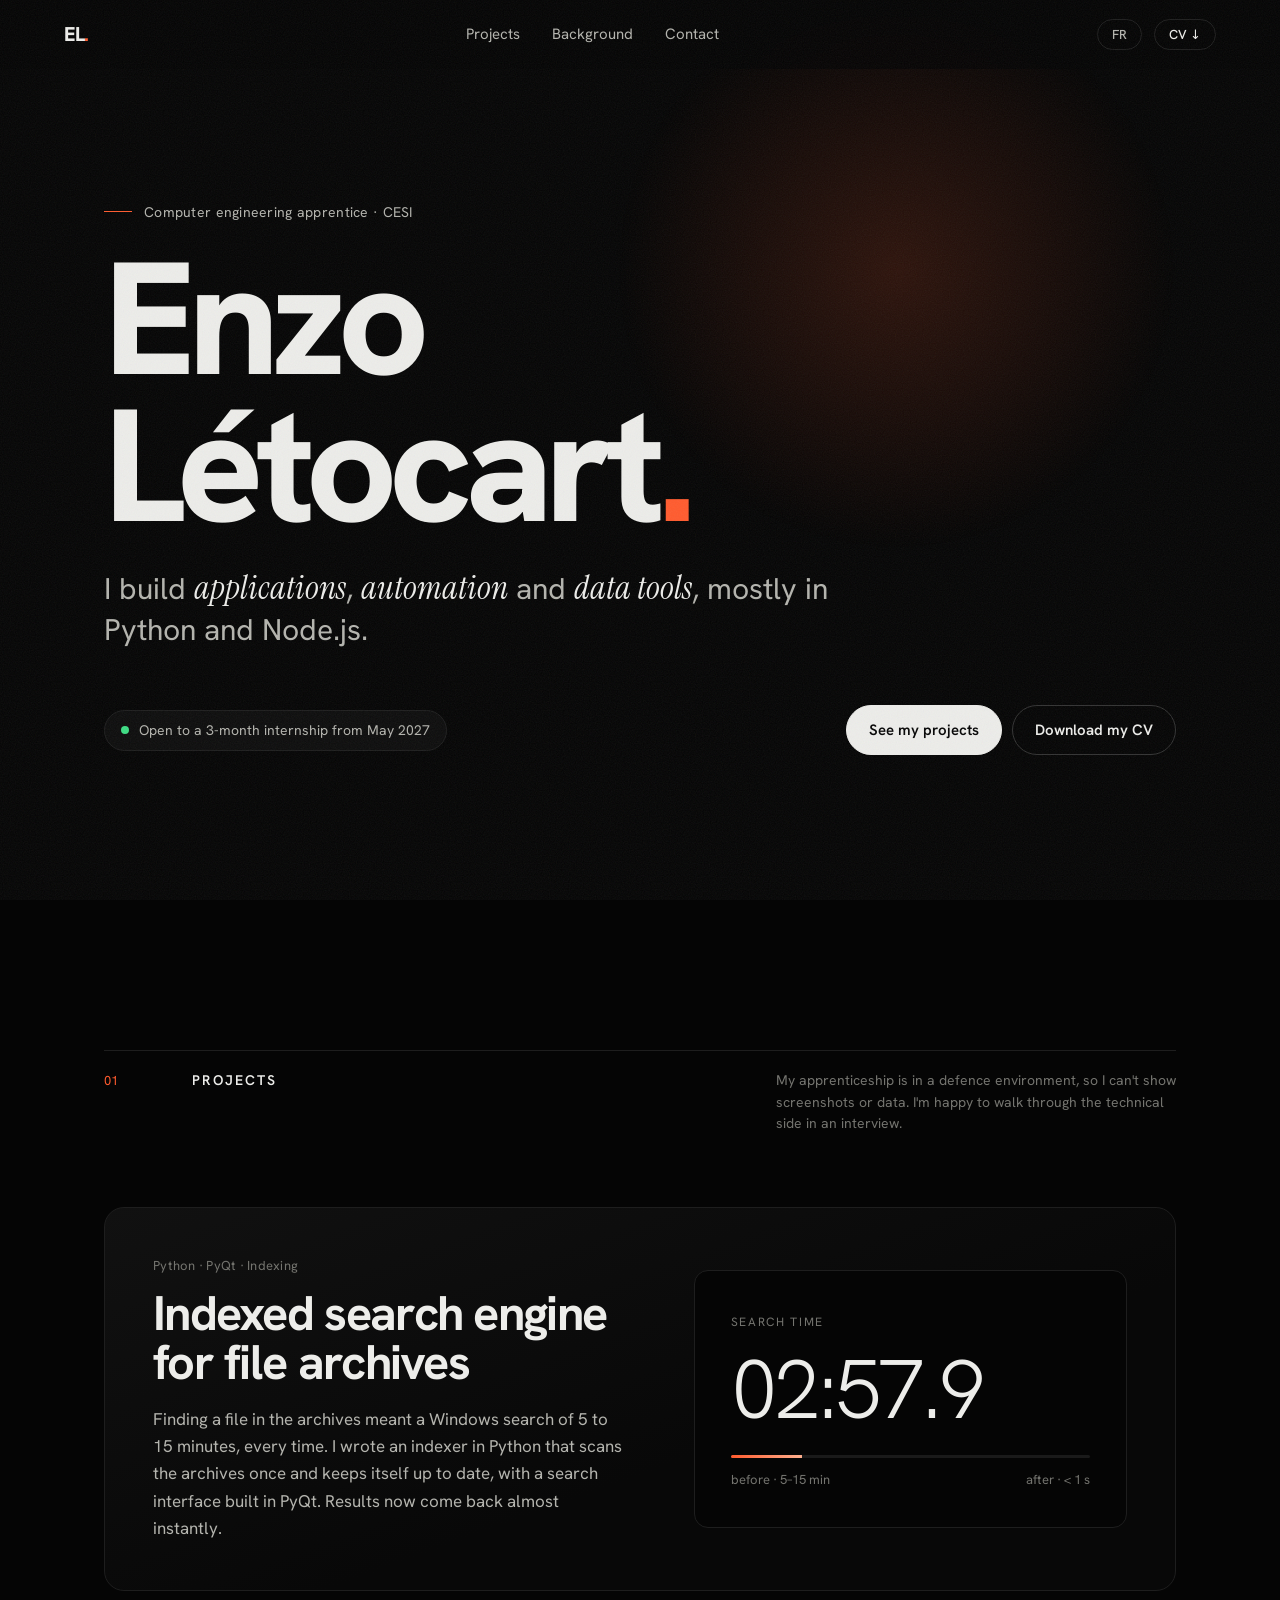
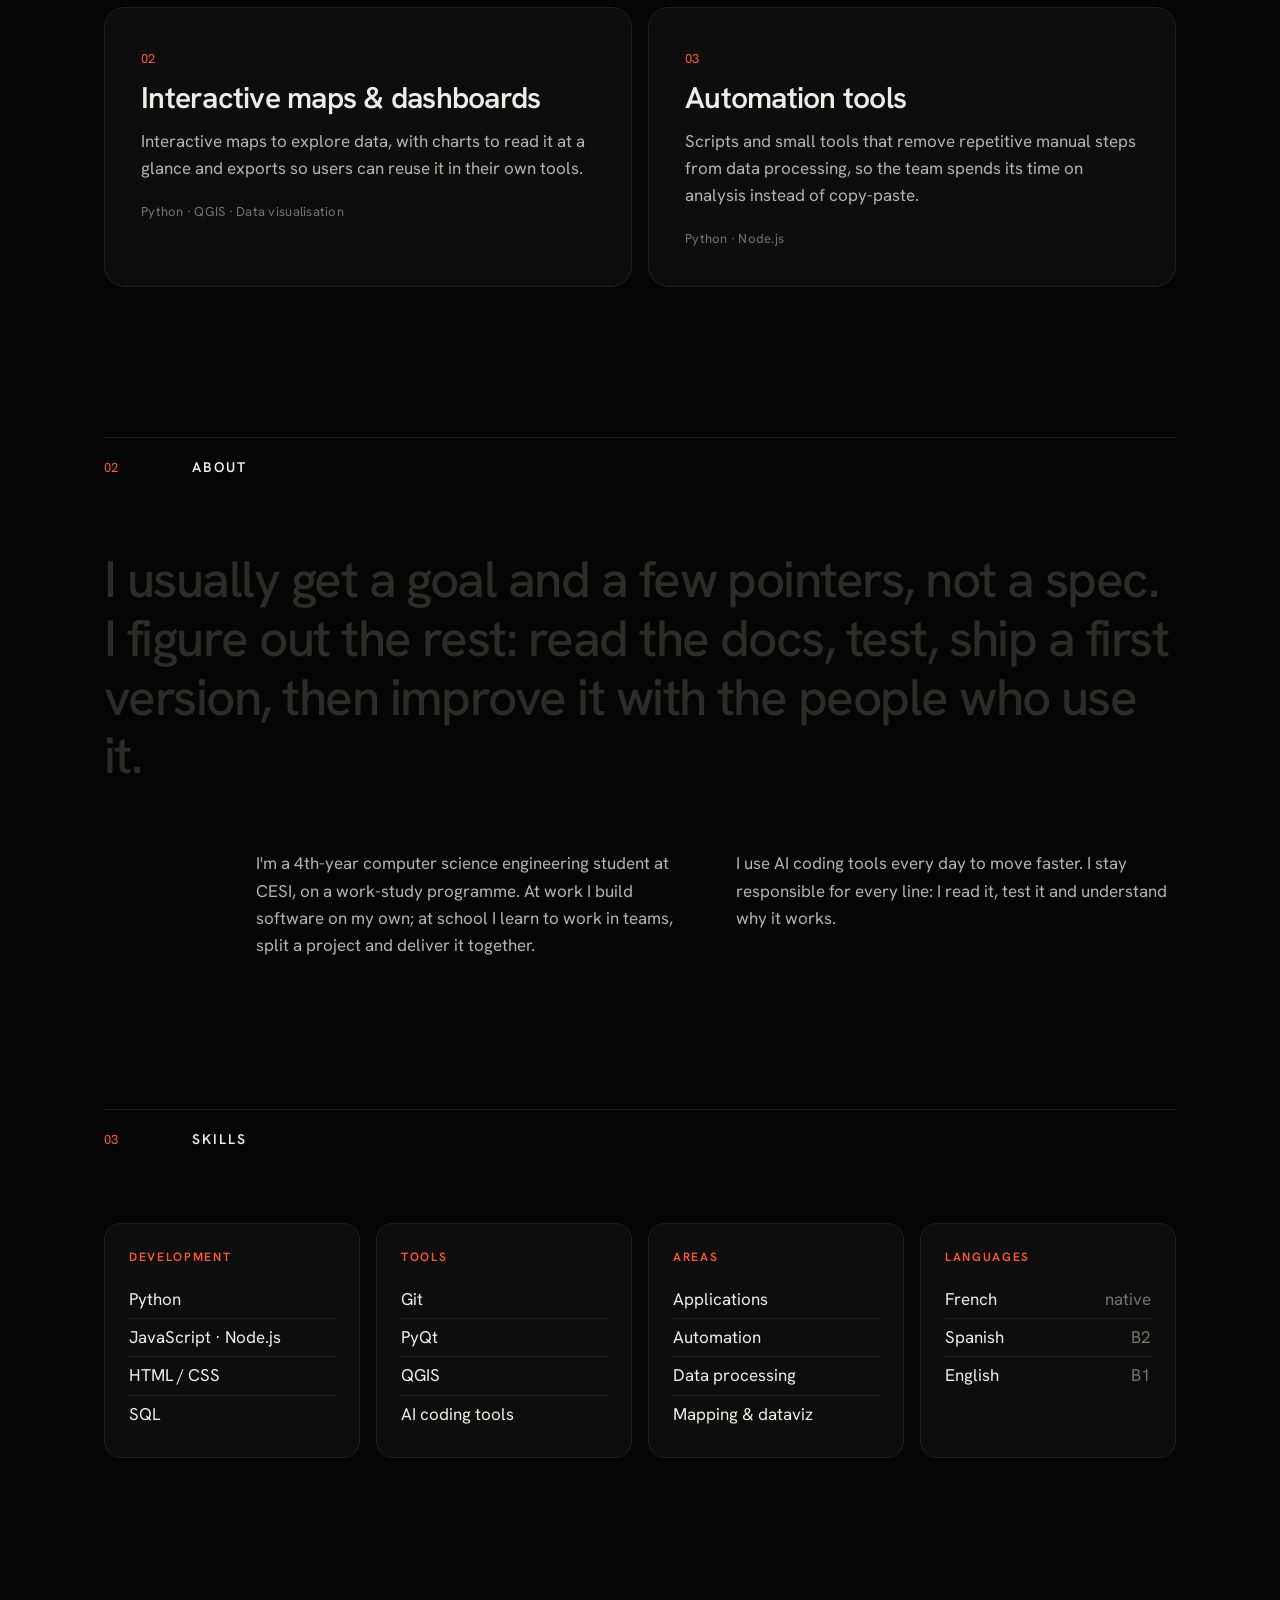
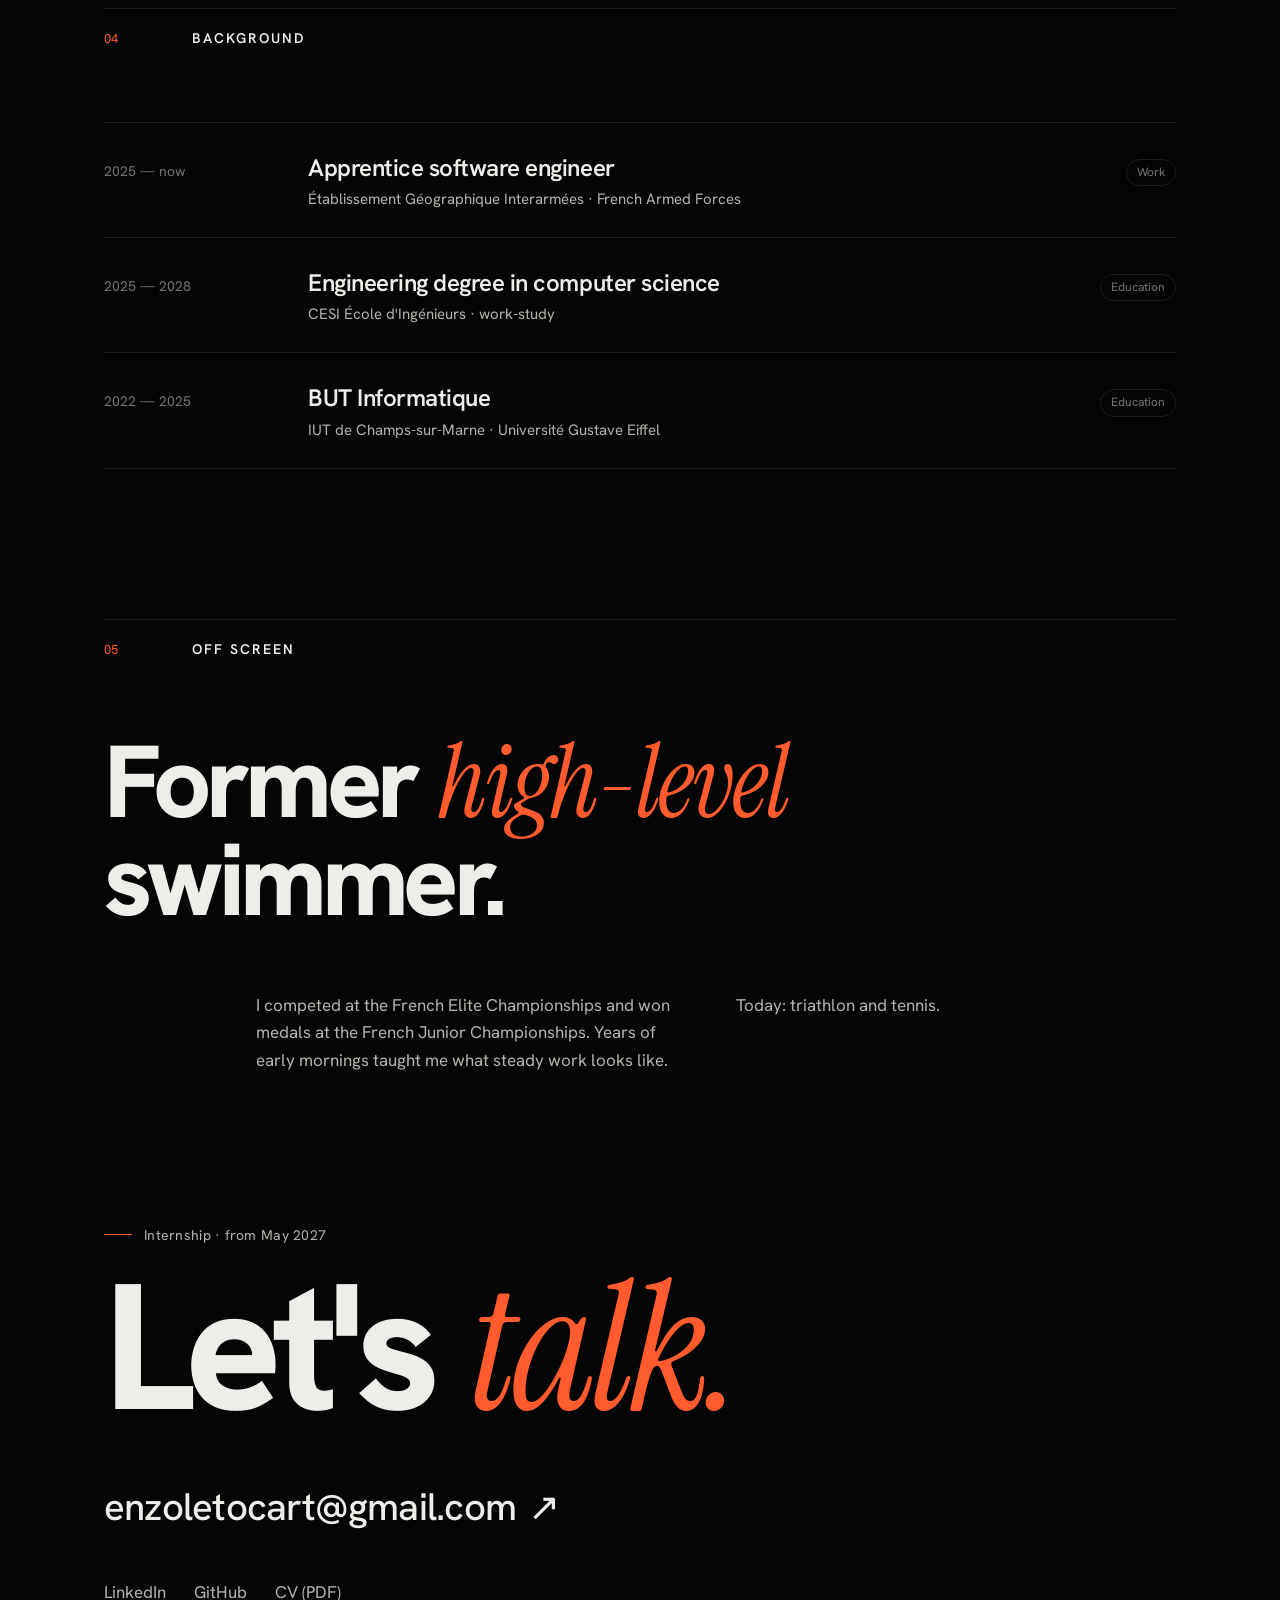
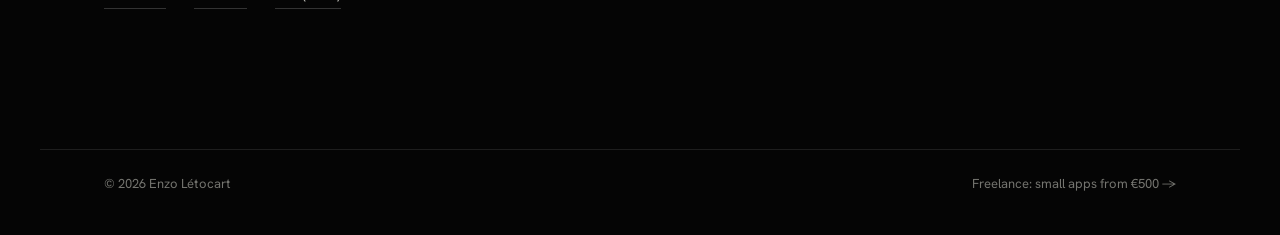
==== public/index.html @ 652b45ee "Portfolio Enzo Létocart Co-Authored-By: Claude Opus 5.5 <noreply@anthropic.com>" ====
<!DOCTYPE html>
<html lang="en">
<head>
  <meta charset="utf-8">
  <meta name="viewport" content="width=device-width, initial-scale=1">
  <title>Enzo Létocart · Computer Engineering Apprentice</title>
  <meta name="description" content="Enzo Létocart, computer engineering apprentice at CESI. Applications, automation and data tools in Python and Node.js. Looking for a 3-month internship from May 2027.">
  <meta property="og:title" content="Enzo Létocart · Computer Engineering Apprentice">
  <meta property="og:description" content="Applications, automation and data tools. Looking for a 3-month internship from May 2027.">
  <link rel="icon" href="data:image/svg+xml,<svg xmlns='http://www.w3.org/2000/svg' viewBox='0 0 32 32'><rect width='32' height='32' rx='7' fill='%23050505'/><text x='16' y='21.5' font-family='Arial' font-weight='700' font-size='14' fill='%23ff5b2e' text-anchor='middle'>EL</text></svg>">
  <link rel="preconnect" href="https://fonts.googleapis.com">
  <link rel="preconnect" href="https://fonts.gstatic.com" crossorigin>
  <link href="https://fonts.googleapis.com/css2?family=Hanken+Grotesk:wght@400;500;600;700;800&family=Instrument+Serif:ital@0;1&display=swap" rel="stylesheet">
  <link rel="stylesheet" href="style.css">
  <script>document.documentElement.classList.add("js")</script>
</head>
<body>
  <div class="grain" aria-hidden="true"></div>

  <header class="nav">
    <a href="#top" class="logo">EL<span>.</span></a>
    <nav>
      <a href="#work" data-i18n="nav.work">Projects</a>
      <a href="#path" data-i18n="nav.path">Background</a>
      <a href="#contact" data-i18n="nav.contact">Contact</a>
    </nav>
    <div class="nav-right">
      <button class="lang" id="lang" type="button" aria-label="Switch language">FR</button>
      <a class="nav-cv cv-link" href="cv/Enzo-Letocart-CV-EN.pdf" target="_blank" rel="noopener">CV ↓</a>
    </div>
  </header>

  <main id="top">
    <!-- HERO -->
    <section class="hero" id="hero">
      <div class="glow" aria-hidden="true"></div>
      <p class="eyebrow load d1" data-i18n="hero.eyebrow">Computer engineering apprentice · CESI</p>
      <h1 class="name">
        <span class="line"><span class="load-up">Enzo</span></span>
        <span class="line"><span class="load-up d1">Létocart<i>.</i></span></span>
      </h1>
      <p class="sub load d2" data-i18n="hero.sub">I build <em>applications</em>, <em>automation</em> and <em>data tools</em>, mostly in Python and Node.js.</p>
      <div class="hero-bottom load d3">
        <p class="pill"><span class="dot"></span><span data-i18n="hero.avail">Open to a 3-month internship from May 2027</span></p>
        <div class="actions">
          <a class="btn" href="#work" data-i18n="hero.cta1">See my projects</a>
          <a class="btn ghost cv-link" href="cv/Enzo-Letocart-CV-EN.pdf" target="_blank" rel="noopener" data-i18n="hero.cta2">Download my CV</a>
        </div>
      </div>
    </section>

    <!-- PROJECTS -->
    <section class="section" id="work">
      <div class="head reveal">
        <span class="num">01</span>
        <h2 data-i18n="work.title">Projects</h2>
        <p class="note" data-i18n="work.note">My apprenticeship is in a defence environment, so I can't show screenshots or data. I'm happy to walk through the technical side in an interview.</p>
      </div>

      <article class="feature reveal">
        <div class="feature-text">
          <p class="meta">Python · PyQt · <span data-i18n="tag.index">Indexing</span></p>
          <h3 data-i18n="p1.title">Indexed search engine for file archives</h3>
          <p data-i18n="p1.desc">Finding a file in the archives meant a Windows search of 5 to 15 minutes, every time. I wrote an indexer in Python that scans the archives once and keeps itself up to date, with a search interface built in PyQt. Results now come back almost instantly.</p>
        </div>
        <div class="watch" id="watch-card">
          <span class="watch-label" data-i18n="p1.label">Search time</span>
          <span class="watch-num" id="watch">15:00.0</span>
          <div class="watch-bar"><span id="watch-bar"></span></div>
          <div class="watch-scale"><span data-i18n="p1.before">before · 5–15 min</span><span data-i18n="p1.after">after · &lt; 1 s</span></div>
        </div>
      </article>

      <div class="cards">
        <article class="card reveal">
          <span class="card-num">02</span>
          <h3 data-i18n="p2.title">Interactive maps & dashboards</h3>
          <p data-i18n="p2.desc">Interactive maps to explore data, with charts to read it at a glance and exports so users can reuse it in their own tools.</p>
          <p class="meta">Python · QGIS · <span data-i18n="tag.dataviz">Data visualisation</span></p>
        </article>
        <article class="card reveal">
          <span class="card-num">03</span>
          <h3 data-i18n="p3.title">Automation tools</h3>
          <p data-i18n="p3.desc">Scripts and small tools that remove repetitive manual steps from data processing, so the team spends its time on analysis instead of copy-paste.</p>
          <p class="meta">Python · Node.js</p>
        </article>
      </div>
    </section>

    <!-- ABOUT -->
    <section class="section" id="about">
      <div class="head reveal">
        <span class="num">02</span>
        <h2 data-i18n="about.title">About</h2>
      </div>
      <p class="statement" id="statement" data-i18n="about.statement">I usually get a goal and a few pointers, not a spec. I figure out the rest: read the docs, test, ship a first version, then improve it with the people who use it.</p>
      <div class="two reveal">
        <p data-i18n="about.p1">I'm a 4th-year computer science engineering student at CESI, on a work-study programme. At work I build software on my own; at school I learn to work in teams, split a project and deliver it together.</p>
        <p data-i18n="about.p2">I use AI coding tools every day to move faster. I stay responsible for every line: I read it, test it and understand why it works.</p>
      </div>
    </section>

    <!-- SKILLS -->
    <section class="section" id="skills">
      <div class="head reveal">
        <span class="num">03</span>
        <h2 data-i18n="skills.title">Skills</h2>
      </div>
      <div class="skills">
        <div class="skill reveal">
          <h4 data-i18n="sk.dev">Development</h4>
          <ul><li>Python</li><li>JavaScript · Node.js</li><li>HTML / CSS</li><li>SQL</li></ul>
        </div>
        <div class="skill reveal">
          <h4 data-i18n="sk.tools">Tools</h4>
          <ul><li>Git</li><li>PyQt</li><li>QGIS</li><li data-i18n="sk.ai">AI coding tools</li></ul>
        </div>
        <div class="skill reveal">
          <h4 data-i18n="sk.areas">Areas</h4>
          <ul><li data-i18n="sk.a1">Applications</li><li data-i18n="sk.a2">Automation</li><li data-i18n="sk.a3">Data processing</li><li data-i18n="sk.a4">Mapping & dataviz</li></ul>
        </div>
        <div class="skill reveal">
          <h4 data-i18n="sk.lang">Languages</h4>
          <ul class="langs">
            <li><span data-i18n="l.fr">French</span><b data-i18n="l.native">native</b></li>
            <li><span data-i18n="l.es">Spanish</span><b>B2</b></li>
            <li><span data-i18n="l.en">English</span><b>B1</b></li>
          </ul>
        </div>
      </div>
    </section>

    <!-- PATH -->
    <section class="section" id="path">
      <div class="head reveal">
        <span class="num">04</span>
        <h2 data-i18n="path.title">Background</h2>
      </div>
      <div class="rows">
        <div class="row reveal">
          <span class="when">2025 — <span data-i18n="now">now</span></span>
          <div><h3 data-i18n="r1.t">Apprentice software engineer</h3><p data-i18n="r1.o">Établissement Géographique Interarmées · French Armed Forces</p></div>
          <span class="kind" data-i18n="k.work">Work</span>
        </div>
        <div class="row reveal">
          <span class="when">2025 — 2028</span>
          <div><h3 data-i18n="r2.t">Engineering degree in computer science</h3><p data-i18n="r2.o">CESI École d'Ingénieurs · work-study</p></div>
          <span class="kind" data-i18n="k.edu">Education</span>
        </div>
        <div class="row reveal">
          <span class="when">2022 — 2025</span>
          <div><h3>BUT Informatique</h3><p>IUT de Champs-sur-Marne · Université Gustave Eiffel</p></div>
          <span class="kind" data-i18n="k.edu">Education</span>
        </div>
      </div>
    </section>

    <!-- OFF SCREEN -->
    <section class="section" id="beyond">
      <div class="head reveal">
        <span class="num">05</span>
        <h2 data-i18n="beyond.title">Off screen</h2>
      </div>
      <p class="big reveal" data-i18n="beyond.big">Former <em>high-level</em> swimmer.</p>
      <div class="two reveal">
        <p data-i18n="beyond.p1">I competed at the French Elite Championships and won medals at the French Junior Championships. Years of early mornings taught me what steady work looks like.</p>
        <p data-i18n="beyond.p2">Today: triathlon and tennis.</p>
      </div>
    </section>

    <!-- CONTACT -->
    <section class="section contact" id="contact">
      <p class="eyebrow reveal" data-i18n="contact.eyebrow">Internship · from May 2027</p>
      <h2 class="contact-big reveal" data-i18n="contact.big">Let's <em>talk.</em></h2>
      <a class="mail reveal" href="mailto:enzoletocart@gmail.com">enzoletocart@gmail.com <span>↗</span></a>
      <div class="links reveal">
        <a href="https://www.linkedin.com/in/enzoleto" target="_blank" rel="noopener">LinkedIn</a>
        <a href="https://github.com/enzoleto" target="_blank" rel="noopener">GitHub</a>
        <a class="cv-link" href="cv/Enzo-Letocart-CV-EN.pdf" target="_blank" rel="noopener">CV (PDF)</a>
      </div>
    </section>
  </main>

  <footer class="foot">
    <span>© 2026 Enzo Létocart</span>
    <a href="freelance.html" data-i18n="foot.free">Freelance: small apps from €500 →</a>
  </footer>

  <script src="main.js"></script>
</body>
</html>
---- public/style.css ----
:root {
  --bg: #050505;
  --bg-2: #0d0d0d;
  --text: #ededea;
  --soft: #b4b4ae;
  --muted: #74746f;
  --line: #1e1e1e;
  --accent: #ff5b2e;
  --sans: "Hanken Grotesk", system-ui, "Segoe UI", sans-serif;
  --serif: "Instrument Serif", Georgia, serif;
  --pad: clamp(20px, 5vw, 64px);
  --max: 1200px;
  --ease: cubic-bezier(.16, 1, .3, 1);
}

* { box-sizing: border-box; margin: 0; padding: 0; }
html { scroll-behavior: smooth; }
body {
  background: var(--bg); color: var(--text);
  font-family: var(--sans); font-size: 17px; line-height: 1.6;
  -webkit-font-smoothing: antialiased;
}
a { color: inherit; text-decoration: none; }
em { font-family: var(--serif); font-style: italic; font-weight: 400; }
::selection { background: var(--accent); color: var(--bg); }

/* film grain */
.grain {
  position: fixed; inset: 0; z-index: 90; pointer-events: none; opacity: .07;
  background-image: url("data:image/svg+xml,%3Csvg xmlns='http://www.w3.org/2000/svg' width='200' height='200'%3E%3Cfilter id='n'%3E%3CfeTurbulence type='fractalNoise' baseFrequency='.85' numOctaves='3' stitchTiles='stitch'/%3E%3C/filter%3E%3Crect width='100%25' height='100%25' filter='url(%23n)'/%3E%3C/svg%3E");
}

/* NAV */
.nav {
  position: fixed; top: 0; left: 0; right: 0; z-index: 50;
  display: flex; justify-content: space-between; align-items: center;
  padding: 18px var(--pad);
  background: rgba(5, 5, 5, .72); backdrop-filter: blur(12px); -webkit-backdrop-filter: blur(12px);
  border-bottom: 1px solid transparent; transition: border-color .3s;
}
.nav.scrolled { border-color: var(--line); }
.logo { font-weight: 800; font-size: 20px; letter-spacing: -0.04em; }
.logo span { color: var(--accent); }
.nav nav { display: flex; gap: 32px; font-size: 15px; color: var(--soft); }
.nav nav a { position: relative; transition: color .2s; }
.nav nav a::after {
  content: ""; position: absolute; left: 0; right: 0; bottom: -4px; height: 1px; background: var(--accent);
  transform: scaleX(0); transform-origin: right; transition: transform .45s var(--ease);
}
.nav nav a:hover { color: var(--text); }
.nav nav a:hover::after { transform: scaleX(1); transform-origin: left; }
.nav-right { display: flex; align-items: center; gap: 12px; }
.lang, .nav-cv {
  font: 500 13px var(--sans); color: var(--soft); background: none; cursor: pointer;
  border: 1px solid var(--line); border-radius: 999px; padding: 6px 14px; transition: .2s;
}
.lang:hover, .nav-cv:hover { color: var(--text); border-color: var(--soft); }
.nav-cv { color: var(--text); }

/* HERO */
.hero {
  position: relative; min-height: 100vh; overflow: hidden;
  display: flex; flex-direction: column; justify-content: center;
  padding: 120px var(--pad) 64px; max-width: var(--max); margin: 0 auto;
}
.glow {
  position: fixed; left: 0; top: 0; width: 640px; height: 640px; border-radius: 50%; pointer-events: none; z-index: -1;
  background: radial-gradient(circle, rgba(255, 91, 46, .16), transparent 62%);
  transform: translate(calc(var(--mx, 70vw) - 50%), calc(var(--my, 30vh) - 50%));
  transition: transform .9s var(--ease);
}
.eyebrow { display: flex; align-items: center; gap: 12px; font-size: 14px; color: var(--soft); letter-spacing: .02em; }
.eyebrow::before { content: ""; width: 28px; height: 1px; background: var(--accent); }
.name {
  margin-top: 22px;
  font-size: clamp(56px, 12.5vw, 184px); font-weight: 800; line-height: .92; letter-spacing: -0.05em;
}
.name .line { display: block; overflow: hidden; padding-top: .08em; margin-top: -.08em; }
.name i { font-style: normal; color: var(--accent); }
.sub { margin-top: 28px; font-size: clamp(20px, 2.4vw, 30px); line-height: 1.3; color: var(--soft); max-width: 760px; }
.sub em { color: var(--text); font-size: 1.1em; }
.hero-bottom { display: flex; justify-content: space-between; align-items: center; gap: 24px; flex-wrap: wrap; margin-top: 56px; }
.pill {
  display: inline-flex; align-items: center; gap: 10px; font-size: 14px; color: var(--soft);
  border: 1px solid var(--line); border-radius: 999px; padding: 8px 16px; background: var(--bg-2);
}
.dot { width: 8px; height: 8px; border-radius: 50%; background: #3ddc84; box-shadow: 0 0 0 0 rgba(61,220,132,.5); animation: ping 2.2s infinite; }
@keyframes ping { 70% { box-shadow: 0 0 0 9px rgba(61,220,132,0); } 100% { box-shadow: 0 0 0 0 rgba(61,220,132,0); } }
.actions { display: flex; gap: 10px; flex-wrap: wrap; }
.btn {
  font-size: 15px; font-weight: 600; padding: 12px 22px; border-radius: 999px;
  background: var(--text); color: var(--bg); border: 1px solid var(--text);
  transition: background .25s, border-color .25s, color .25s, transform .25s var(--ease);
}
.btn:hover { background: var(--accent); border-color: var(--accent); color: var(--bg); transform: translateY(-2px); }
.btn.ghost { background: transparent; color: var(--text); border-color: #333; }
.btn.ghost:hover { border-color: var(--text); color: var(--text); }

/* load animations (pure CSS, never block the page) */
.load-up { display: inline-block; animation: up 1.1s var(--ease) both; }
.load { animation: fade 1s var(--ease) both; }
.d1 { animation-delay: .1s; } .d2 { animation-delay: .35s; } .d3 { animation-delay: .5s; }
@keyframes up { from { transform: translateY(105%); } to { transform: none; } }
@keyframes fade { from { opacity: 0; transform: translateY(14px); } to { opacity: 1; transform: none; } }

/* SECTIONS */
.section { max-width: var(--max); margin: 0 auto; padding: clamp(88px, 12vw, 150px) var(--pad) 0; }
.head {
  display: grid; grid-template-columns: 64px 1fr minmax(0, 400px); gap: 24px; align-items: baseline;
  border-top: 1px solid var(--line); padding-top: 18px; margin-bottom: clamp(40px, 6vw, 72px);
}
.num { font-size: 13px; color: var(--accent); font-variant-numeric: tabular-nums; }
.head h2 { font-size: 14px; font-weight: 600; text-transform: uppercase; letter-spacing: .14em; }
.note { font-size: 14px; color: var(--muted); line-height: 1.55; }
.meta { font-size: 13px; color: var(--muted); letter-spacing: .02em; }

/* featured project */
.feature {
  display: grid; grid-template-columns: 1.1fr 1fr; gap: clamp(28px, 5vw, 72px); align-items: center;
  padding: clamp(24px, 4vw, 48px); border: 1px solid var(--line); border-radius: 20px;
  background: linear-gradient(160deg, #111 0%, #080808 60%);
}
.feature h3 { font-size: clamp(30px, 3.8vw, 52px); font-weight: 700; line-height: 1.02; letter-spacing: -0.035em; margin: 12px 0 18px; }
.feature-text > p:last-child { color: var(--soft); }
.watch { background: var(--bg); border: 1px solid var(--line); border-radius: 14px; padding: clamp(22px, 3vw, 36px); }
.watch-label { font-size: 12px; text-transform: uppercase; letter-spacing: .14em; color: var(--muted); }
.watch-num {
  display: block; margin: 14px 0 24px;
  font-size: clamp(52px, 6.5vw, 92px); font-weight: 300; letter-spacing: -0.04em; line-height: 1;
  font-variant-numeric: tabular-nums; transition: color .4s;
}
.watch-num.done { color: var(--accent); }
.watch-bar { height: 3px; background: #1a1a1a; border-radius: 3px; overflow: hidden; }
.watch-bar span { display: block; height: 100%; background: linear-gradient(90deg, var(--accent), #ffb08f); transform-origin: left; }
.watch-scale { display: flex; justify-content: space-between; margin-top: 12px; font-size: 13px; color: var(--muted); }

/* cards */
.cards { display: grid; grid-template-columns: 1fr 1fr; gap: 16px; margin-top: 16px; }
.card {
  position: relative; padding: clamp(24px, 3vw, 36px); border: 1px solid var(--line); border-radius: 20px; background: var(--bg-2);
  overflow: hidden; transition: border-color .3s, transform .4s var(--ease);
}
.card::before {
  content: ""; position: absolute; inset: 0; pointer-events: none; opacity: 0; transition: opacity .4s;
  background: radial-gradient(400px circle at var(--cx, 50%) var(--cy, 0%), rgba(255, 91, 46, .12), transparent 60%);
}
.card:hover { border-color: #333; transform: translateY(-3px); }
.card:hover::before { opacity: 1; }
.card-num { font-size: 13px; color: var(--accent); }
.card h3 { font-size: clamp(22px, 2.4vw, 30px); font-weight: 600; letter-spacing: -0.025em; line-height: 1.15; margin: 10px 0 12px; }
.card p { color: var(--soft); }
.card .meta { margin-top: 20px; color: var(--muted); }

/* about */
.statement { font-size: clamp(28px, 4vw, 54px); line-height: 1.15; letter-spacing: -0.03em; font-weight: 500; max-width: 1080px; }
.statement .w { color: #2c2c2a; transition: color .35s; }
.statement .w.on { color: var(--text); }
.two { display: grid; grid-template-columns: 1fr 1fr; gap: 40px; margin-top: clamp(40px, 5vw, 64px); max-width: 920px; margin-left: auto; }
.two p { color: var(--soft); }

/* skills */
.skills { display: grid; grid-template-columns: repeat(4, 1fr); gap: 16px; }
.skill { border: 1px solid var(--line); border-radius: 16px; padding: 24px; background: var(--bg-2); transition: border-color .3s; }
.skill:hover { border-color: #333; }
.skill h4 { font-size: 12px; text-transform: uppercase; letter-spacing: .14em; color: var(--accent); font-weight: 600; margin-bottom: 14px; }
.skill ul { list-style: none; }
.skill h3 { font-size: 20px; font-weight: 600; letter-spacing: -0.02em; margin-bottom: 6px; }
.skill li { padding: 5px 0; border-bottom: 1px solid var(--line); }
.skill li:last-child { border-bottom: none; }
.langs li { display: flex; justify-content: space-between; }
.langs b { font-weight: 400; color: var(--muted); }

/* rows */
.row {
  display: grid; grid-template-columns: 180px 1fr auto; gap: 24px; align-items: baseline;
  padding: 26px 0; border-bottom: 1px solid var(--line); transition: padding .5s var(--ease), background .3s;
}
.row:first-child { border-top: 1px solid var(--line); }
.row:hover { padding-left: 14px; }
.when { font-size: 14px; color: var(--muted); font-variant-numeric: tabular-nums; }
.row h3 { font-size: clamp(19px, 2vw, 24px); font-weight: 600; letter-spacing: -0.02em; }
.row p { color: var(--soft); font-size: 15px; }
.kind { font-size: 12px; color: var(--muted); border: 1px solid var(--line); border-radius: 999px; padding: 3px 10px; }

/* beyond */
.big { font-size: clamp(44px, 8vw, 120px); font-weight: 800; line-height: .95; letter-spacing: -0.05em; }
.big em { color: var(--accent); letter-spacing: -0.02em; }

/* contact */
.contact { padding-bottom: clamp(88px, 12vw, 140px); }
.contact-big { font-size: clamp(64px, 14vw, 220px); font-weight: 800; line-height: .9; letter-spacing: -0.055em; margin-top: 20px; }
.contact-big em { color: var(--accent); letter-spacing: -0.03em; }
.mail {
  display: inline-flex; gap: 12px; margin-top: clamp(28px, 4vw, 48px);
  font-size: clamp(22px, 3vw, 40px); font-weight: 500; letter-spacing: -0.02em;
  background: linear-gradient(var(--accent), var(--accent)) left bottom / 0 2px no-repeat;
  padding-bottom: 4px; transition: background-size .6s var(--ease);
}
.mail:hover { background-size: 100% 2px; }
.mail span { display: inline-block; transition: transform .45s var(--ease), color .3s; }
.mail:hover span { transform: translate(4px, -4px); color: var(--accent); }
.links { display: flex; gap: 28px; flex-wrap: wrap; margin-top: 36px; color: var(--soft); }
.links a { border-bottom: 1px solid #333; padding-bottom: 2px; transition: color .2s, border-color .2s; }
.links a:hover { color: var(--accent); border-color: var(--accent); }

.foot {
  max-width: var(--max); margin: 0 auto; padding: 24px var(--pad) 40px;
  display: flex; justify-content: space-between; gap: 16px; flex-wrap: wrap;
  border-top: 1px solid var(--line); font-size: 13px; color: var(--muted);
}
.foot a:hover { color: var(--accent); }

/* scroll reveal: only hidden when JS is running */
.js .reveal { opacity: 0; transform: translateY(28px); transition: opacity .9s var(--ease), transform .9s var(--ease); }
.js .reveal.in { opacity: 1; transform: none; }

/* freelance */
.steps { display: grid; grid-template-columns: repeat(4, 1fr); gap: 16px; }
.price { font-size: clamp(64px, 10vw, 140px); font-weight: 300; letter-spacing: -0.05em; line-height: 1; }
.price small { display: block; font-size: 14px; letter-spacing: 0; color: var(--muted); margin-bottom: 10px; }

/* responsive */
@media (max-width: 900px) {
  .nav nav { display: none; }
  .head { grid-template-columns: 40px 1fr; }
  .note { grid-column: 1 / -1; }
  .feature, .cards, .two { grid-template-columns: 1fr; }
  .skills, .steps { grid-template-columns: 1fr 1fr; }
  .row { grid-template-columns: 1fr auto; }
  .row .when { grid-column: 1 / -1; }
}
@media (max-width: 560px) {
  body { font-size: 16px; }
  .skills, .steps { grid-template-columns: 1fr; }
  .hero-bottom { flex-direction: column; align-items: flex-start; }
  .glow { display: none; }
}
@media (prefers-reduced-motion: reduce) {
  *, *::before, *::after { animation: none !important; transition: none !important; }
  .js .reveal { opacity: 1; transform: none; }
}
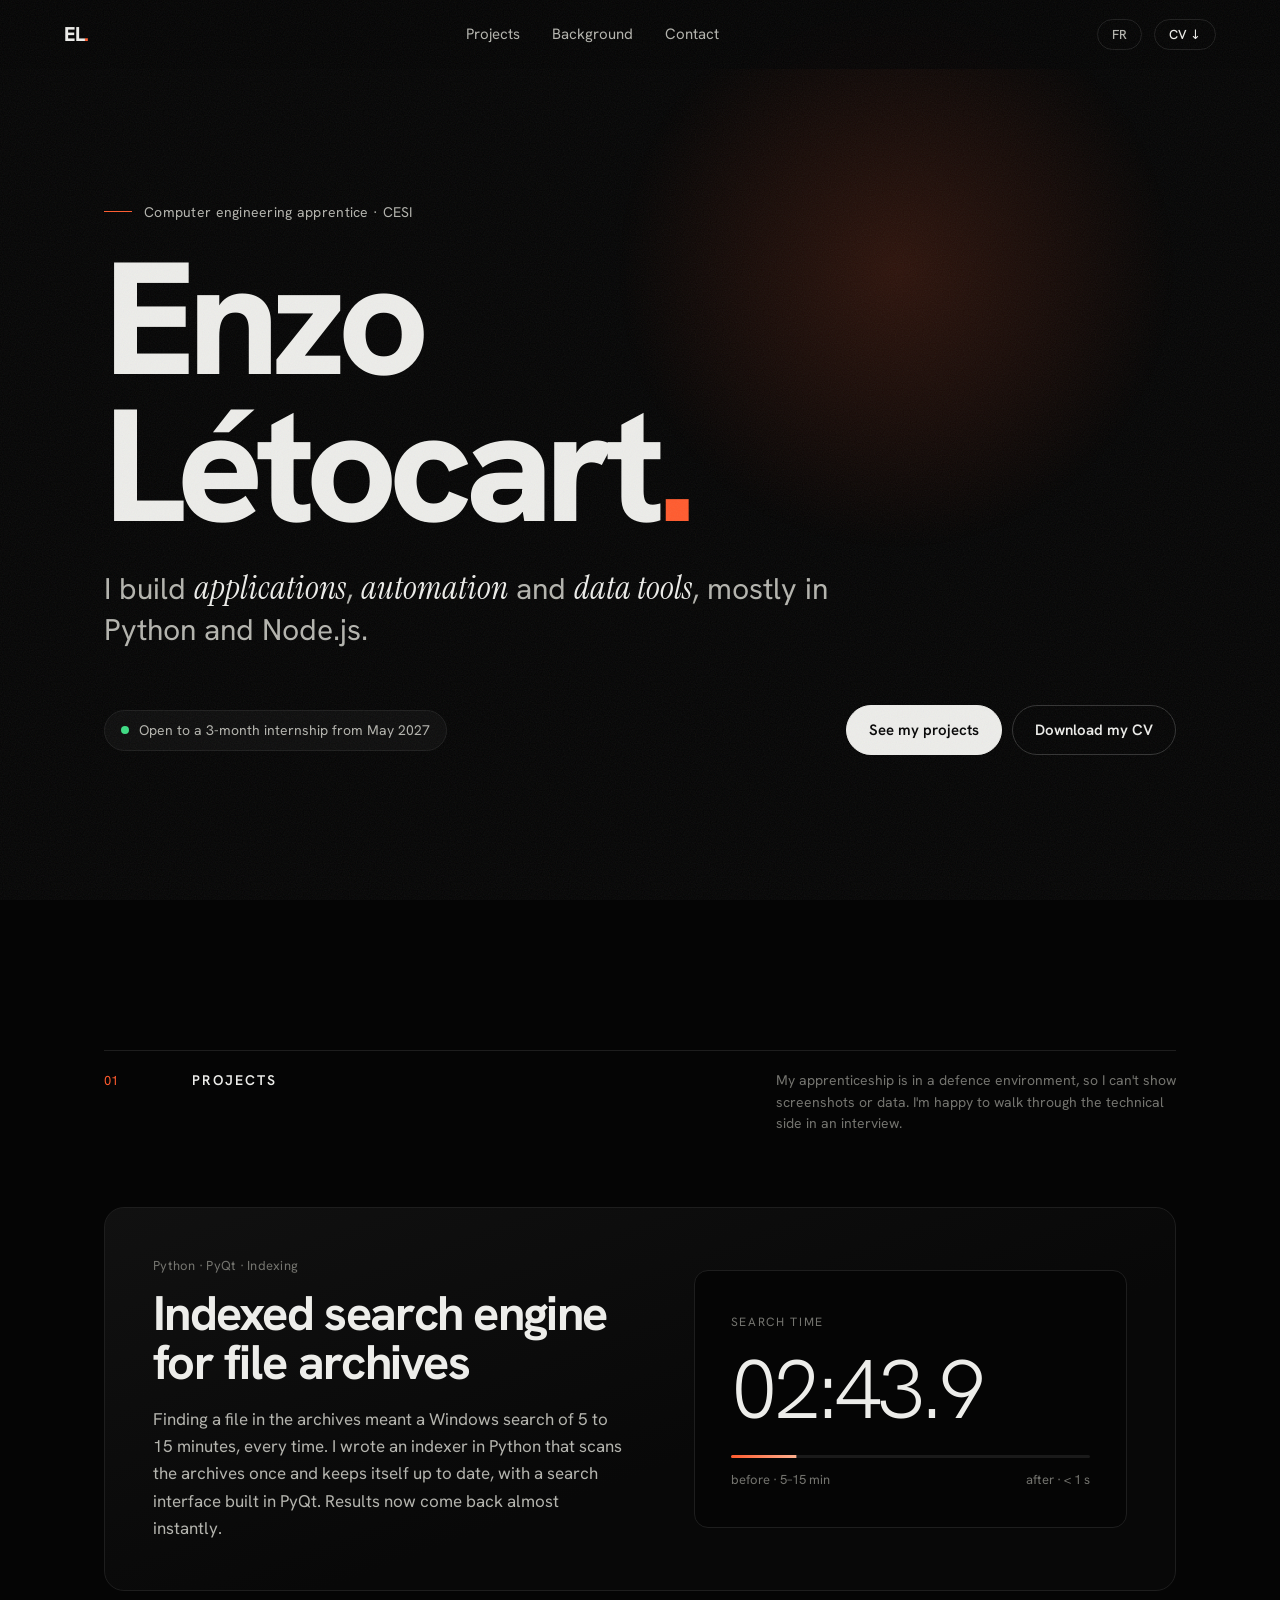
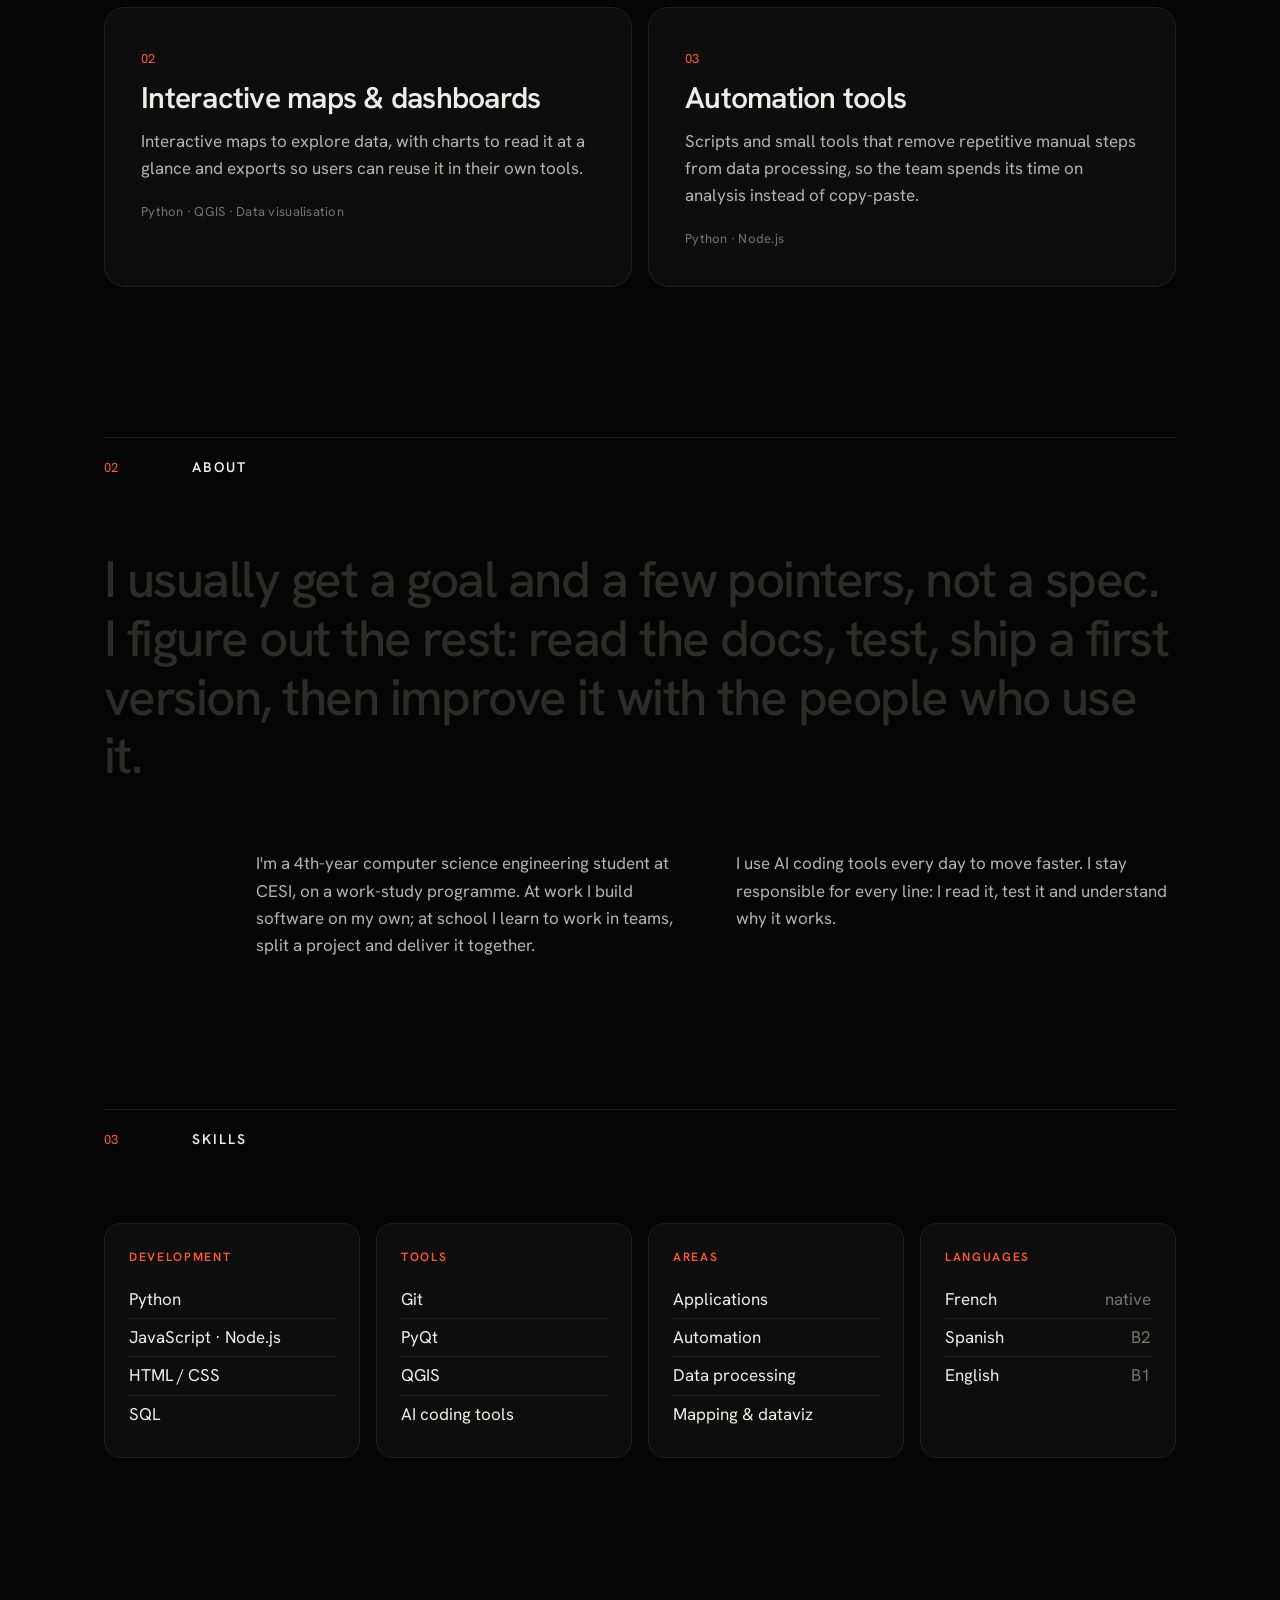
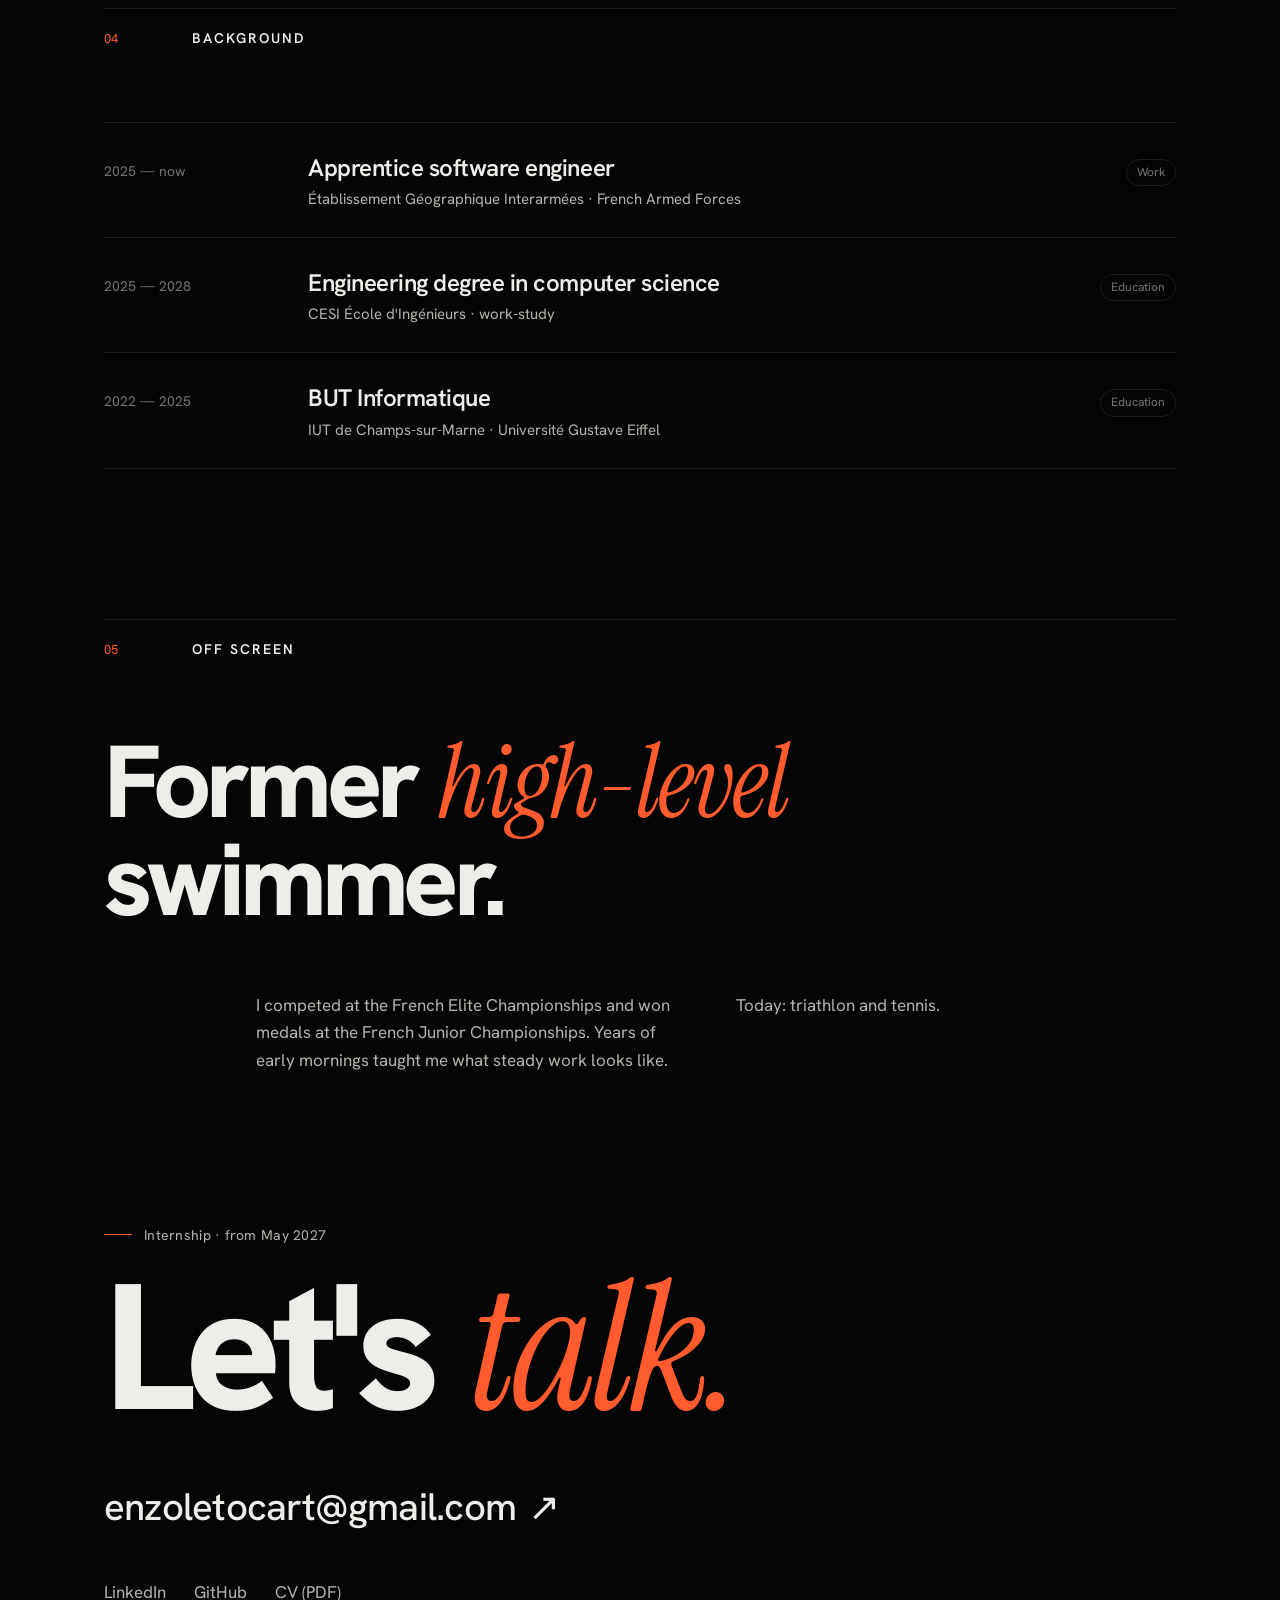
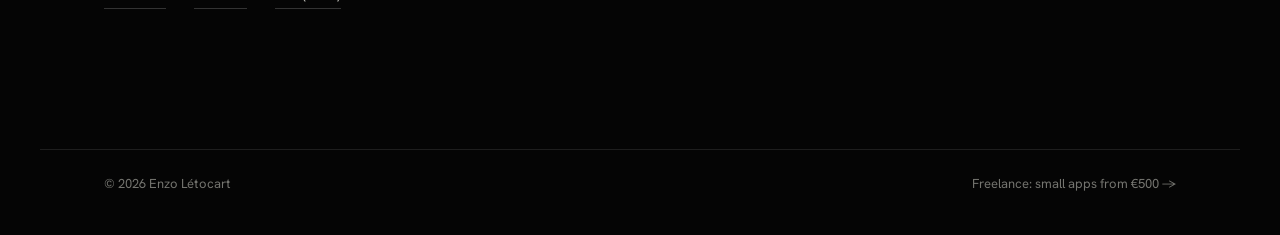
==== commit b186507e: "Add real LinkedIn profile link to site and CVs Co-Authored-By: Claude Opus 5.5 <noreply@anthropic.co" ====
--- a/public/index.html
+++ b/public/index.html
@@ -174,7 +174,7 @@
       <h2 class="contact-big reveal" data-i18n="contact.big">Let's <em>talk.</em></h2>
       <a class="mail reveal" href="mailto:enzoletocart@gmail.com">enzoletocart@gmail.com <span>↗</span></a>
       <div class="links reveal">
-        <a href="https://www.linkedin.com/in/enzoleto" target="_blank" rel="noopener">LinkedIn</a>
+        <a href="https://www.linkedin.com/in/enzo-letocart-214634276/" target="_blank" rel="noopener">LinkedIn</a>
         <a href="https://github.com/enzoleto" target="_blank" rel="noopener">GitHub</a>
         <a class="cv-link" href="cv/Enzo-Letocart-CV-EN.pdf" target="_blank" rel="noopener">CV (PDF)</a>
       </div>
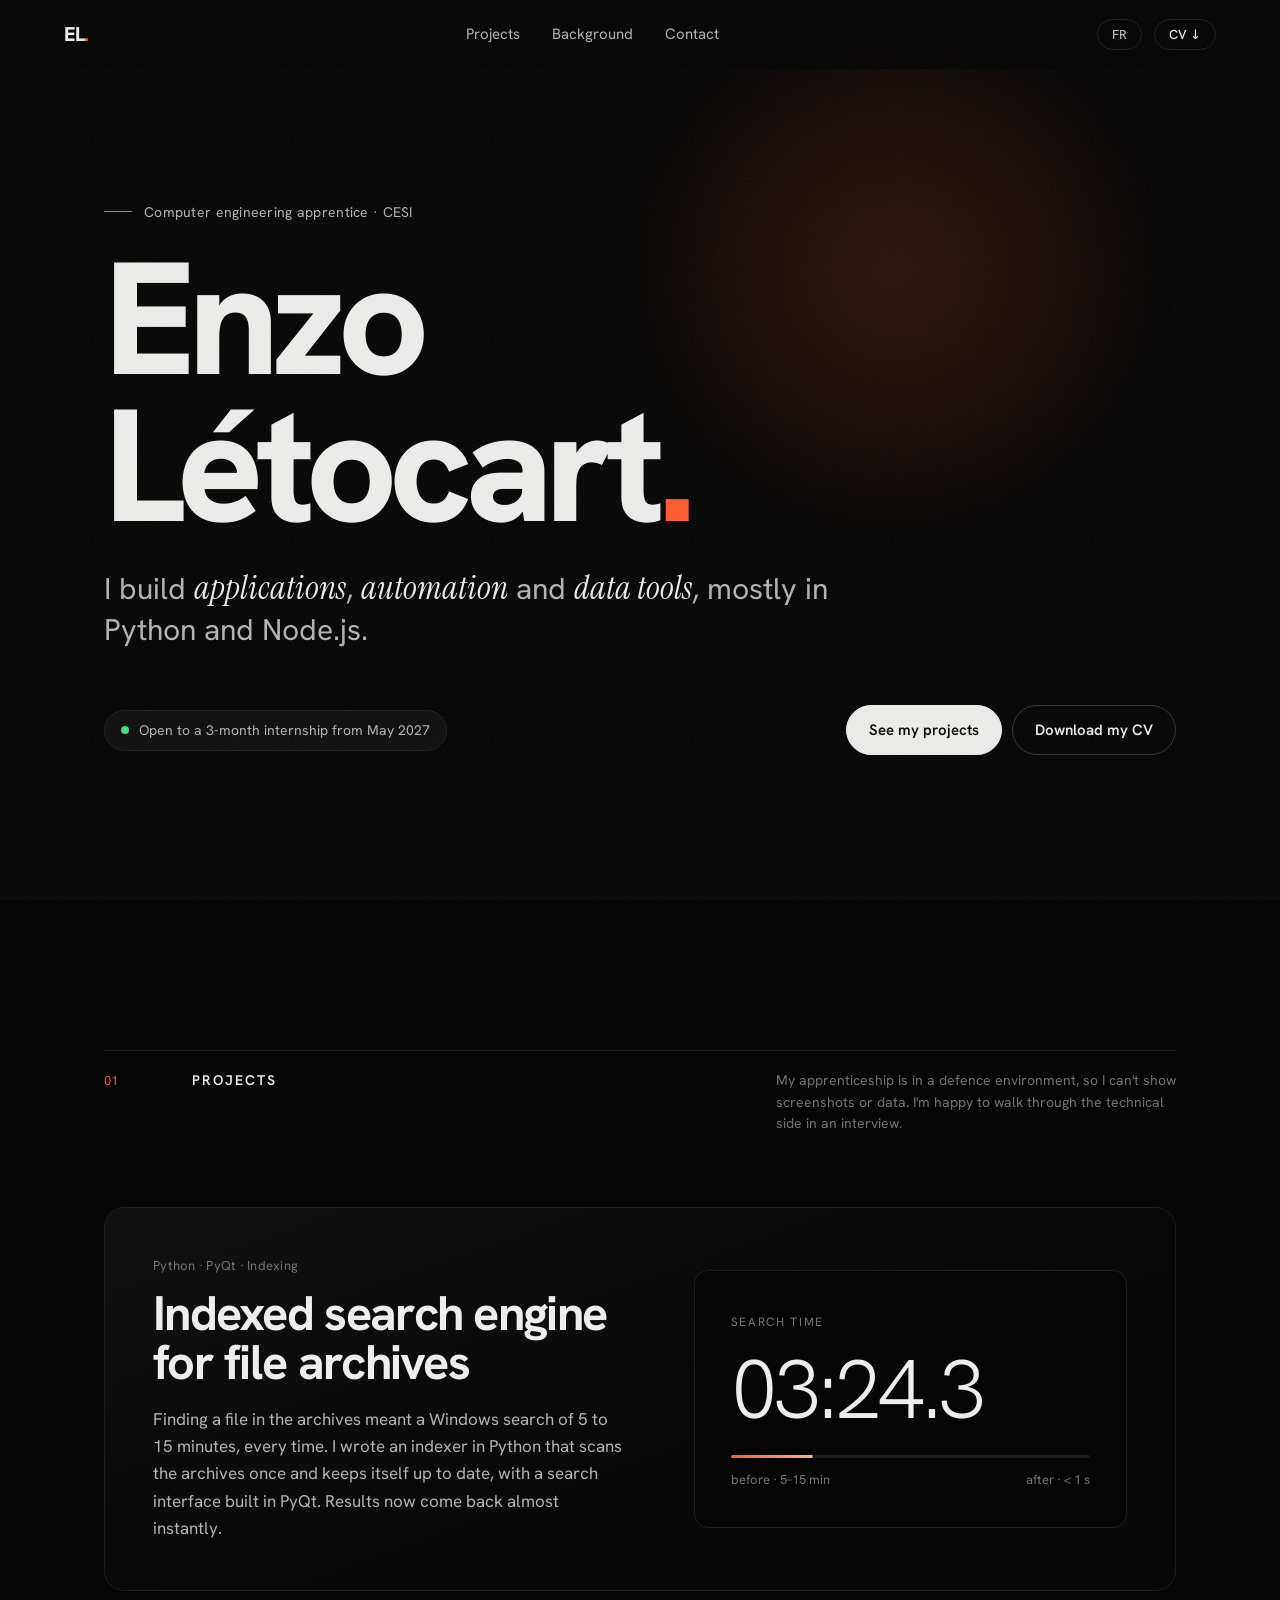
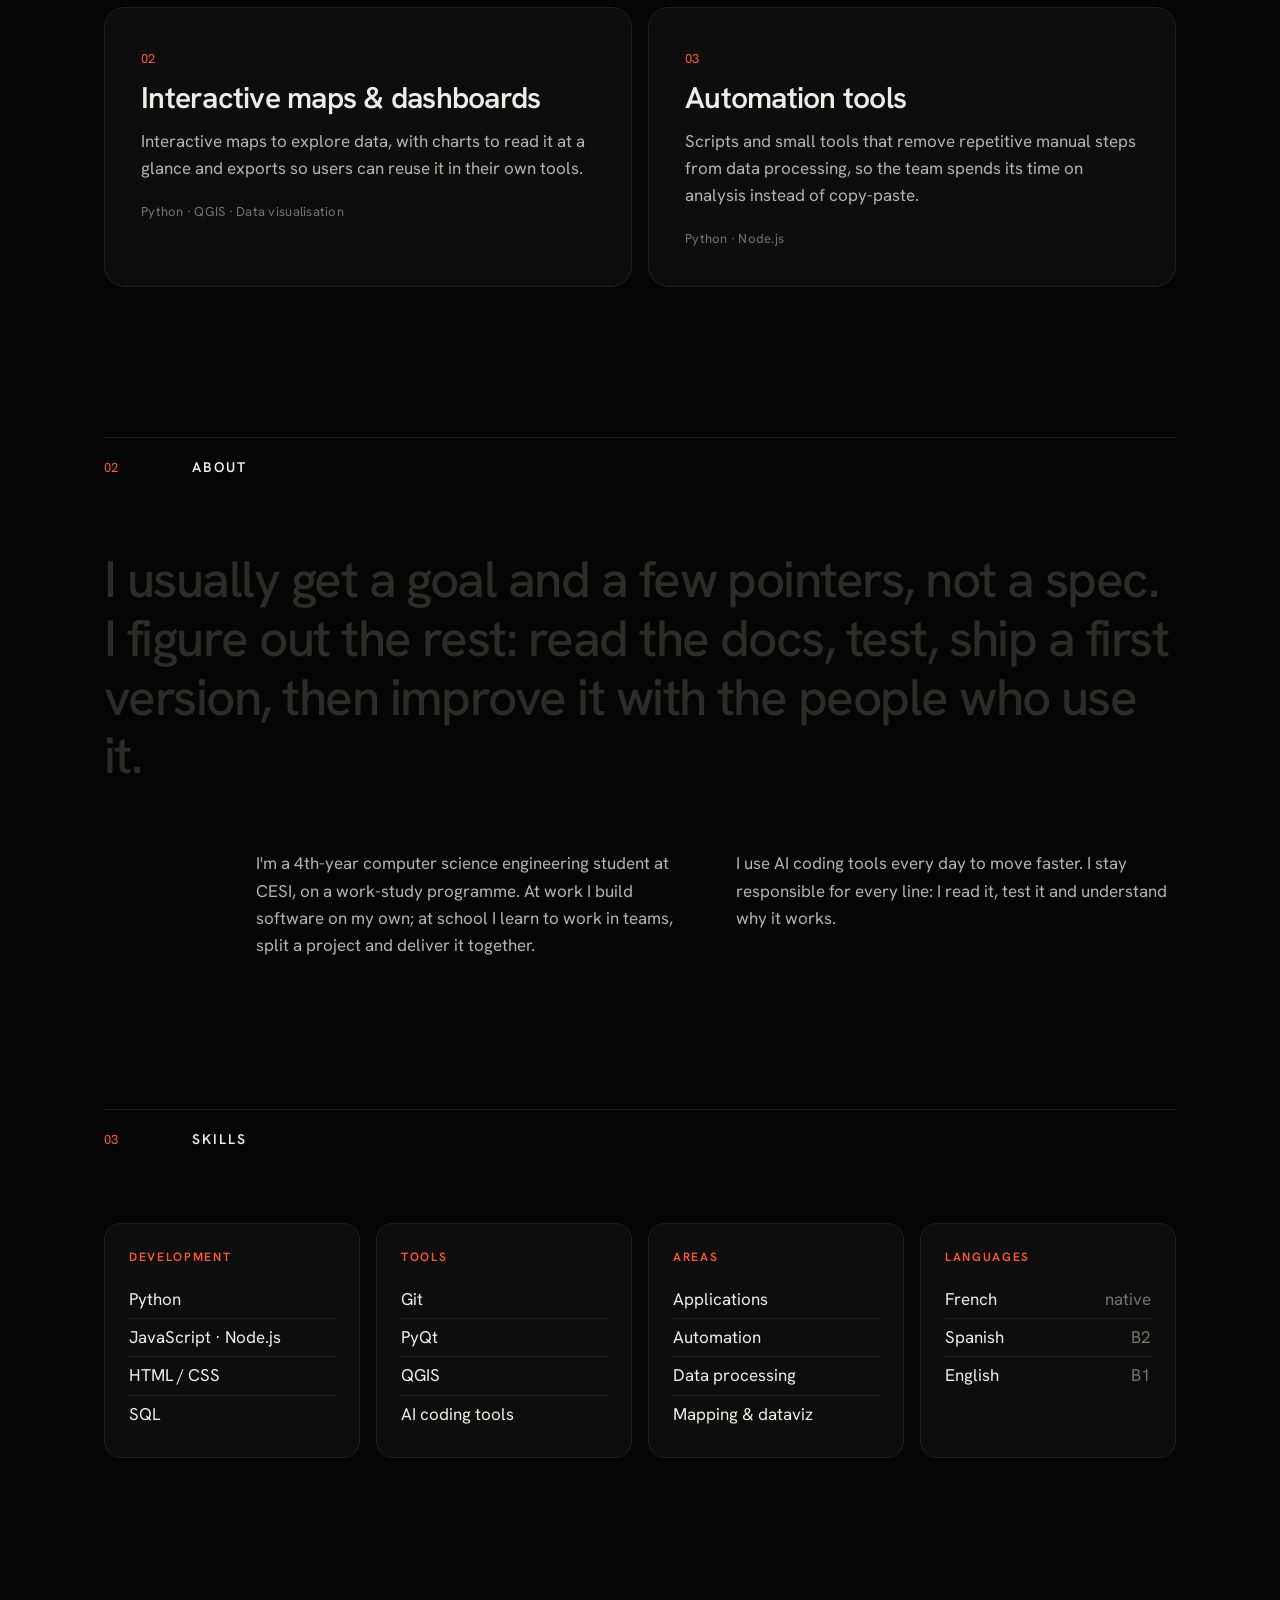
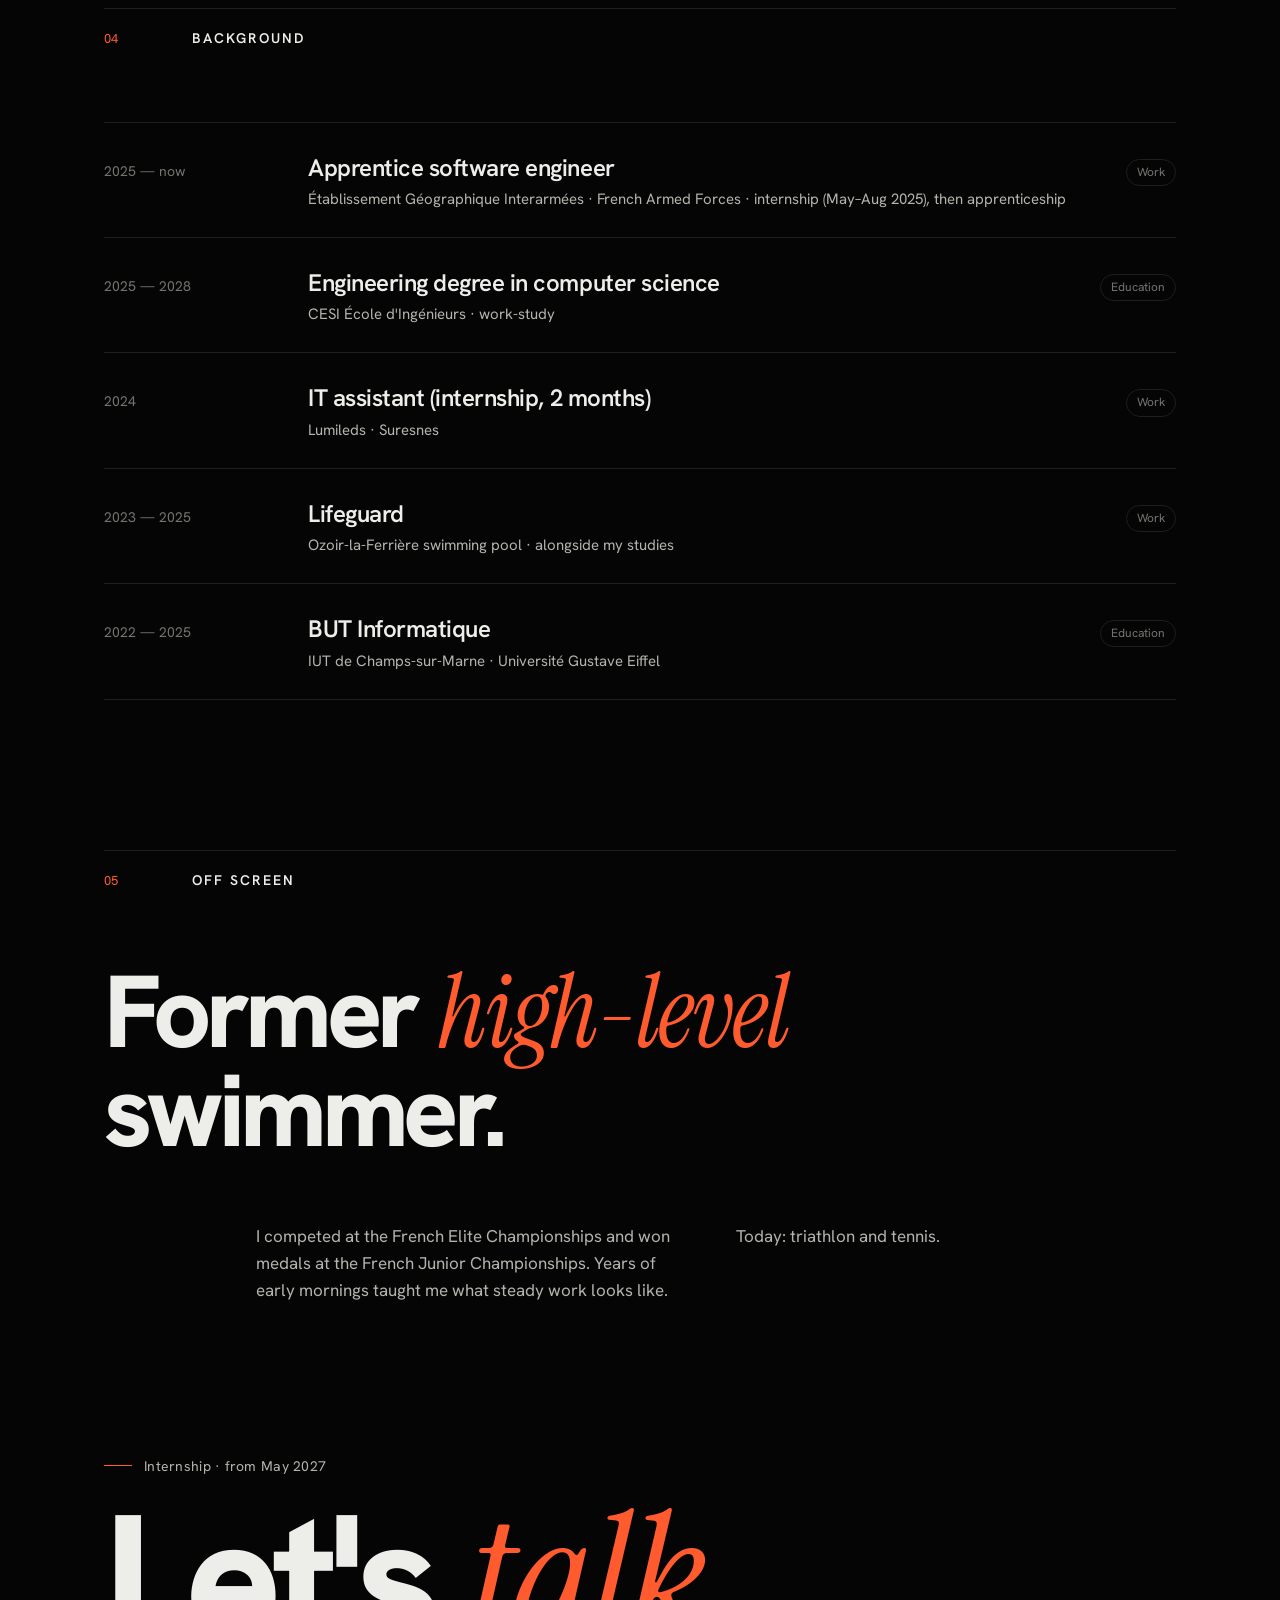
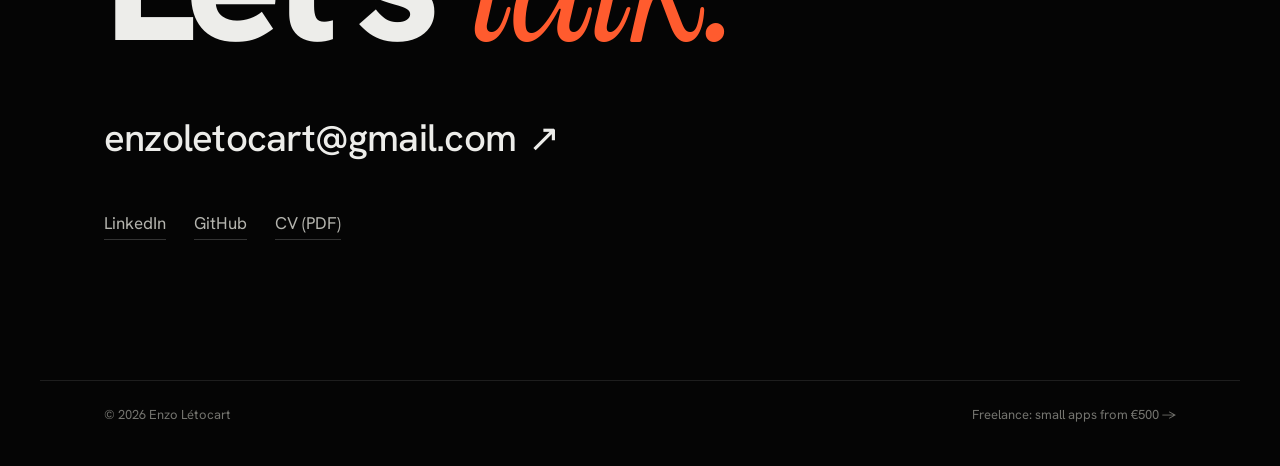
==== commit cae77916: "Add Lumileds internship and lifeguard job to site and CVs Co-Authored-By: Claude Opus 5.5 <noreply@a" ====
--- a/public/index.html
+++ b/public/index.html
@@ -139,13 +139,23 @@
       <div class="rows">
         <div class="row reveal">
           <span class="when">2025 — <span data-i18n="now">now</span></span>
-          <div><h3 data-i18n="r1.t">Apprentice software engineer</h3><p data-i18n="r1.o">Établissement Géographique Interarmées · French Armed Forces</p></div>
+          <div><h3 data-i18n="r1.t">Apprentice software engineer</h3><p data-i18n="r1.o">Établissement Géographique Interarmées · French Armed Forces · internship (May–Aug 2025), then apprenticeship</p></div>
           <span class="kind" data-i18n="k.work">Work</span>
         </div>
         <div class="row reveal">
           <span class="when">2025 — 2028</span>
           <div><h3 data-i18n="r2.t">Engineering degree in computer science</h3><p data-i18n="r2.o">CESI École d'Ingénieurs · work-study</p></div>
           <span class="kind" data-i18n="k.edu">Education</span>
+        </div>
+        <div class="row reveal">
+          <span class="when">2024</span>
+          <div><h3 data-i18n="r4.t">IT assistant (internship, 2 months)</h3><p>Lumileds · Suresnes</p></div>
+          <span class="kind" data-i18n="k.work">Work</span>
+        </div>
+        <div class="row reveal">
+          <span class="when">2023 — 2025</span>
+          <div><h3 data-i18n="r5.t">Lifeguard</h3><p data-i18n="r5.o">Ozoir-la-Ferrière swimming pool · alongside my studies</p></div>
+          <span class="kind" data-i18n="k.work">Work</span>
         </div>
         <div class="row reveal">
           <span class="when">2022 — 2025</span>
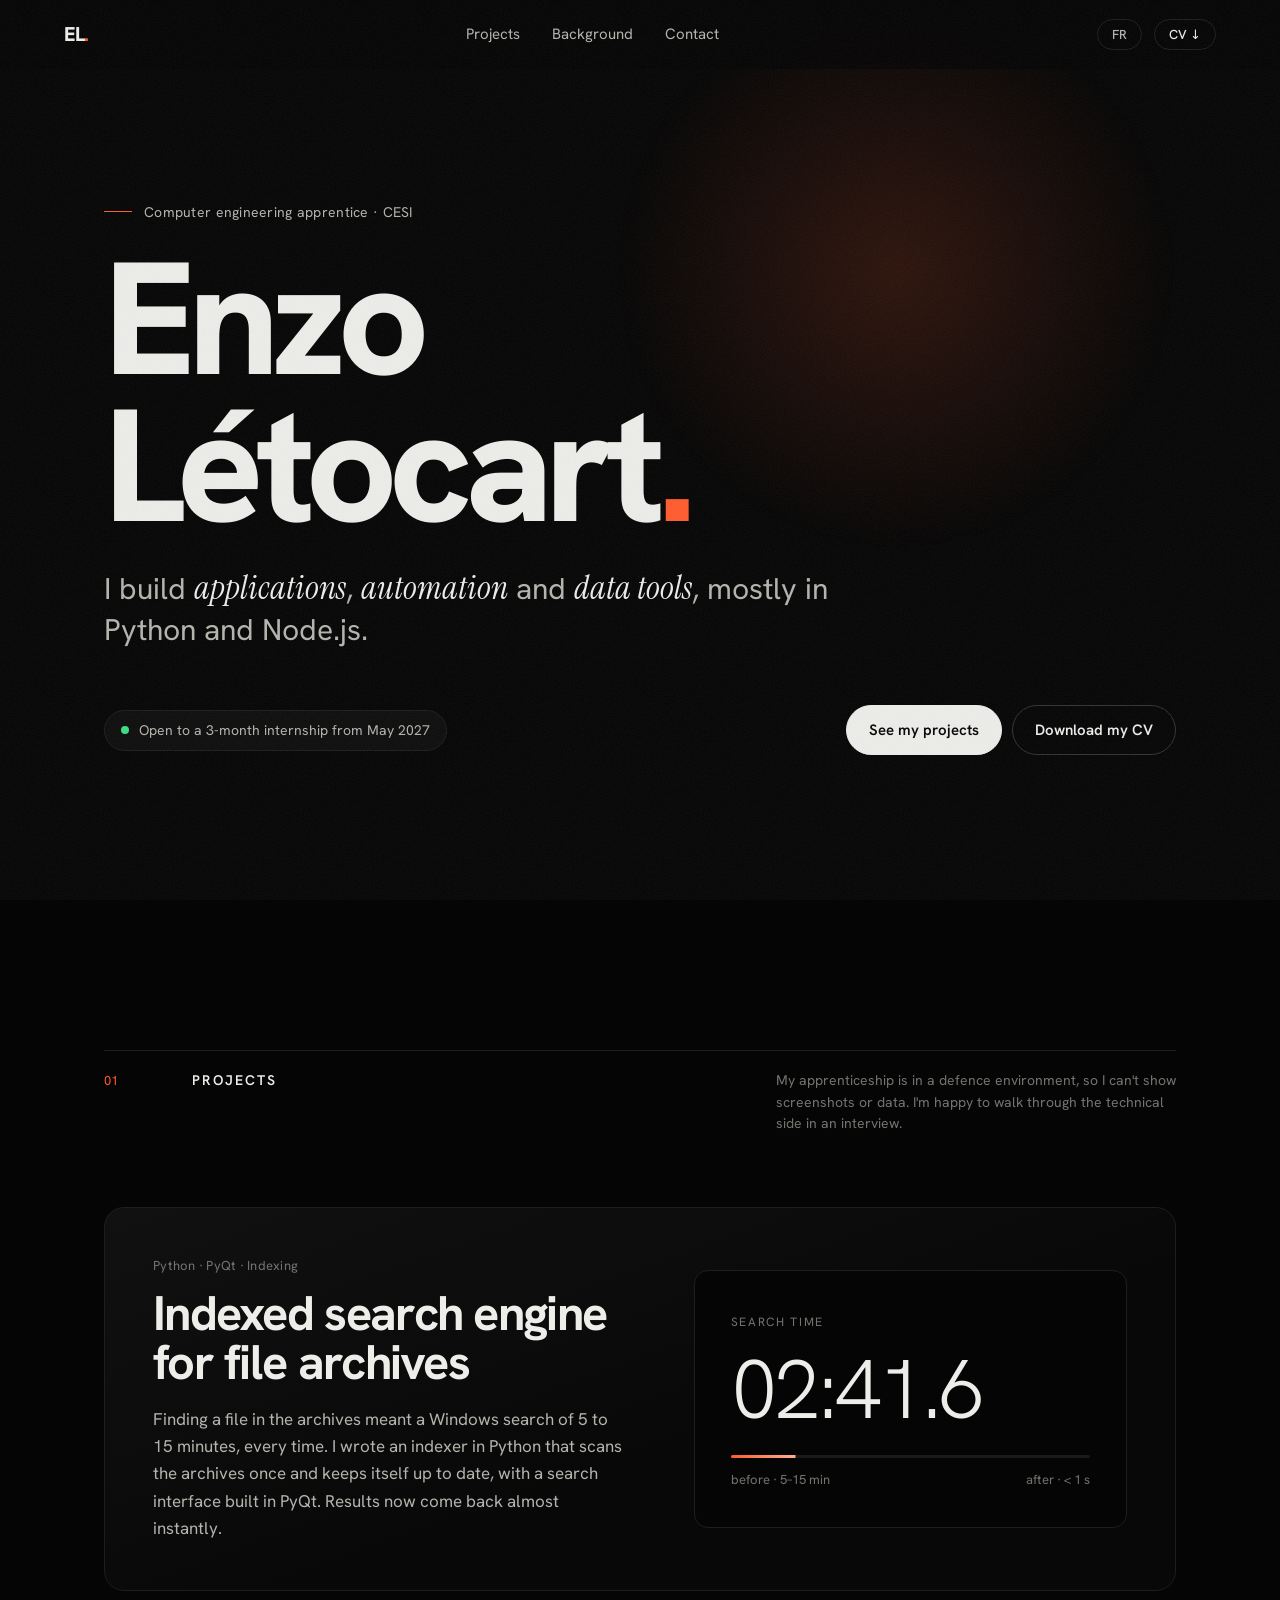
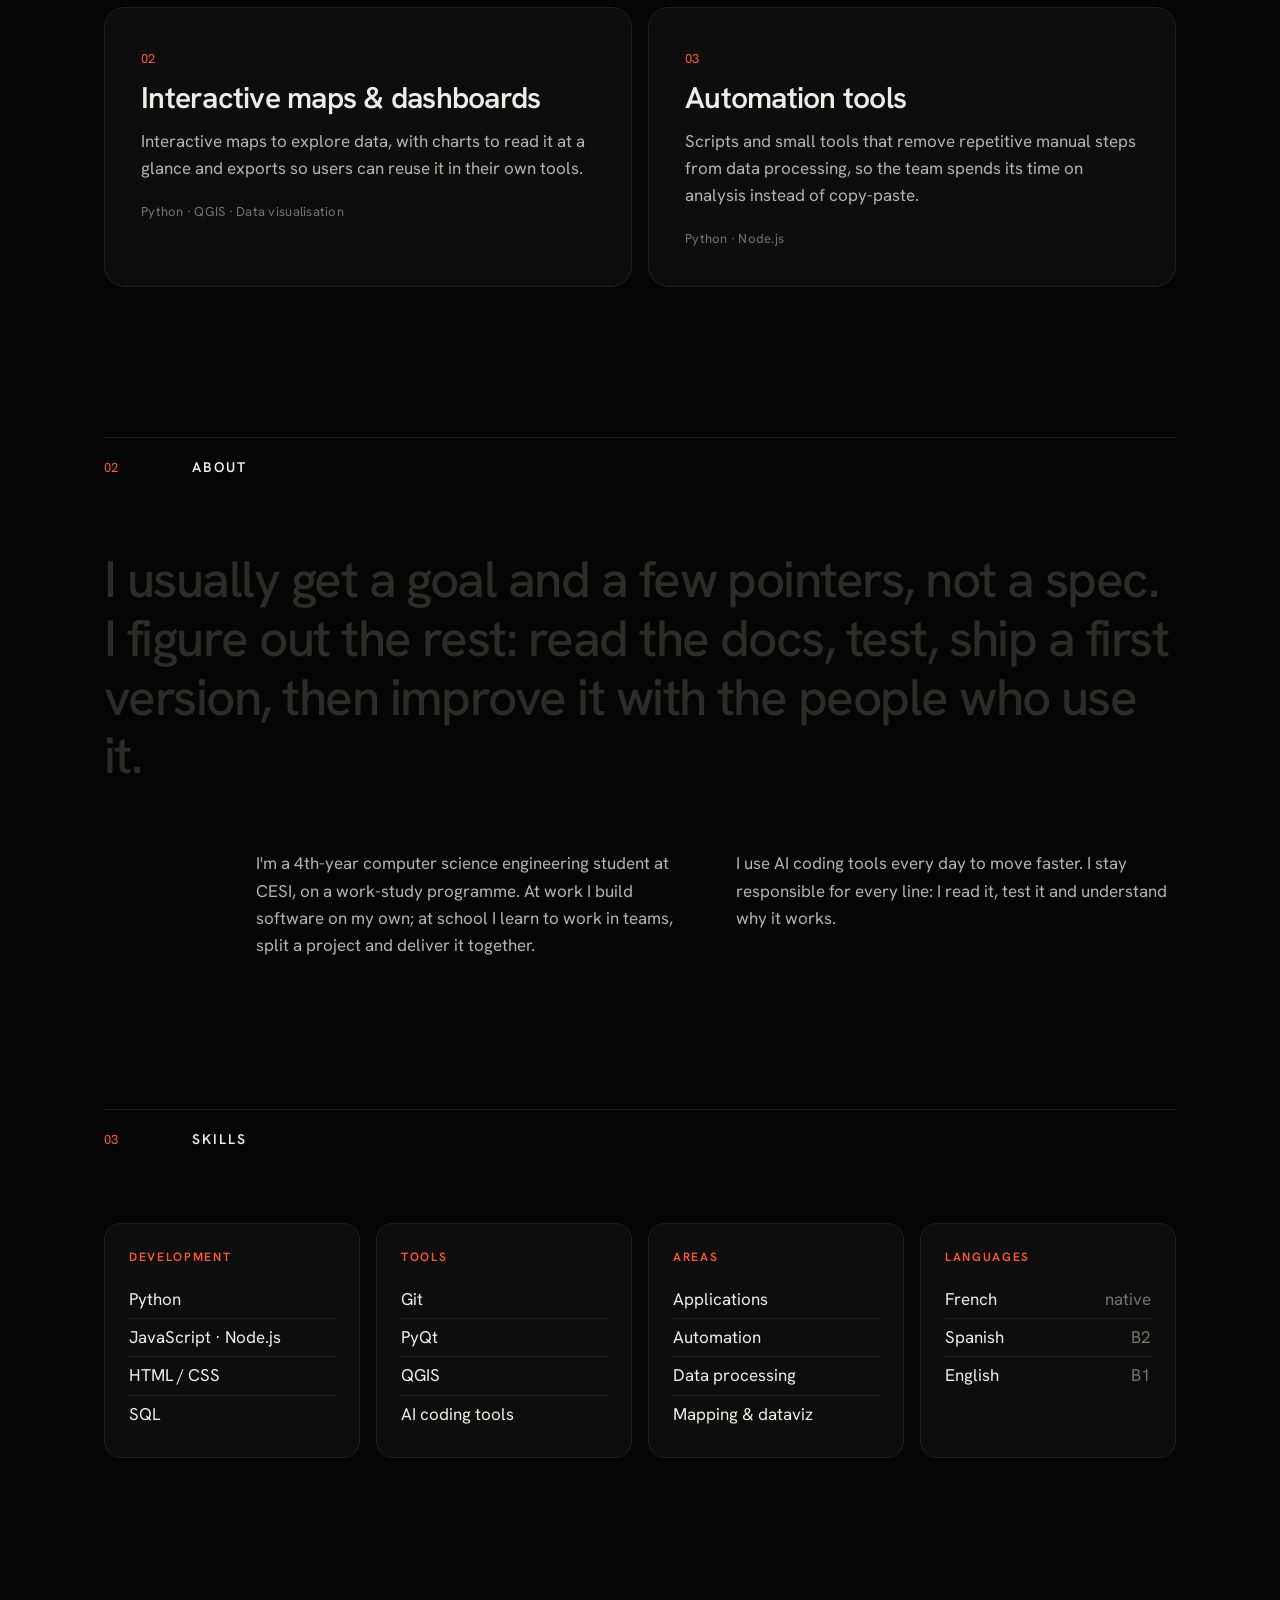
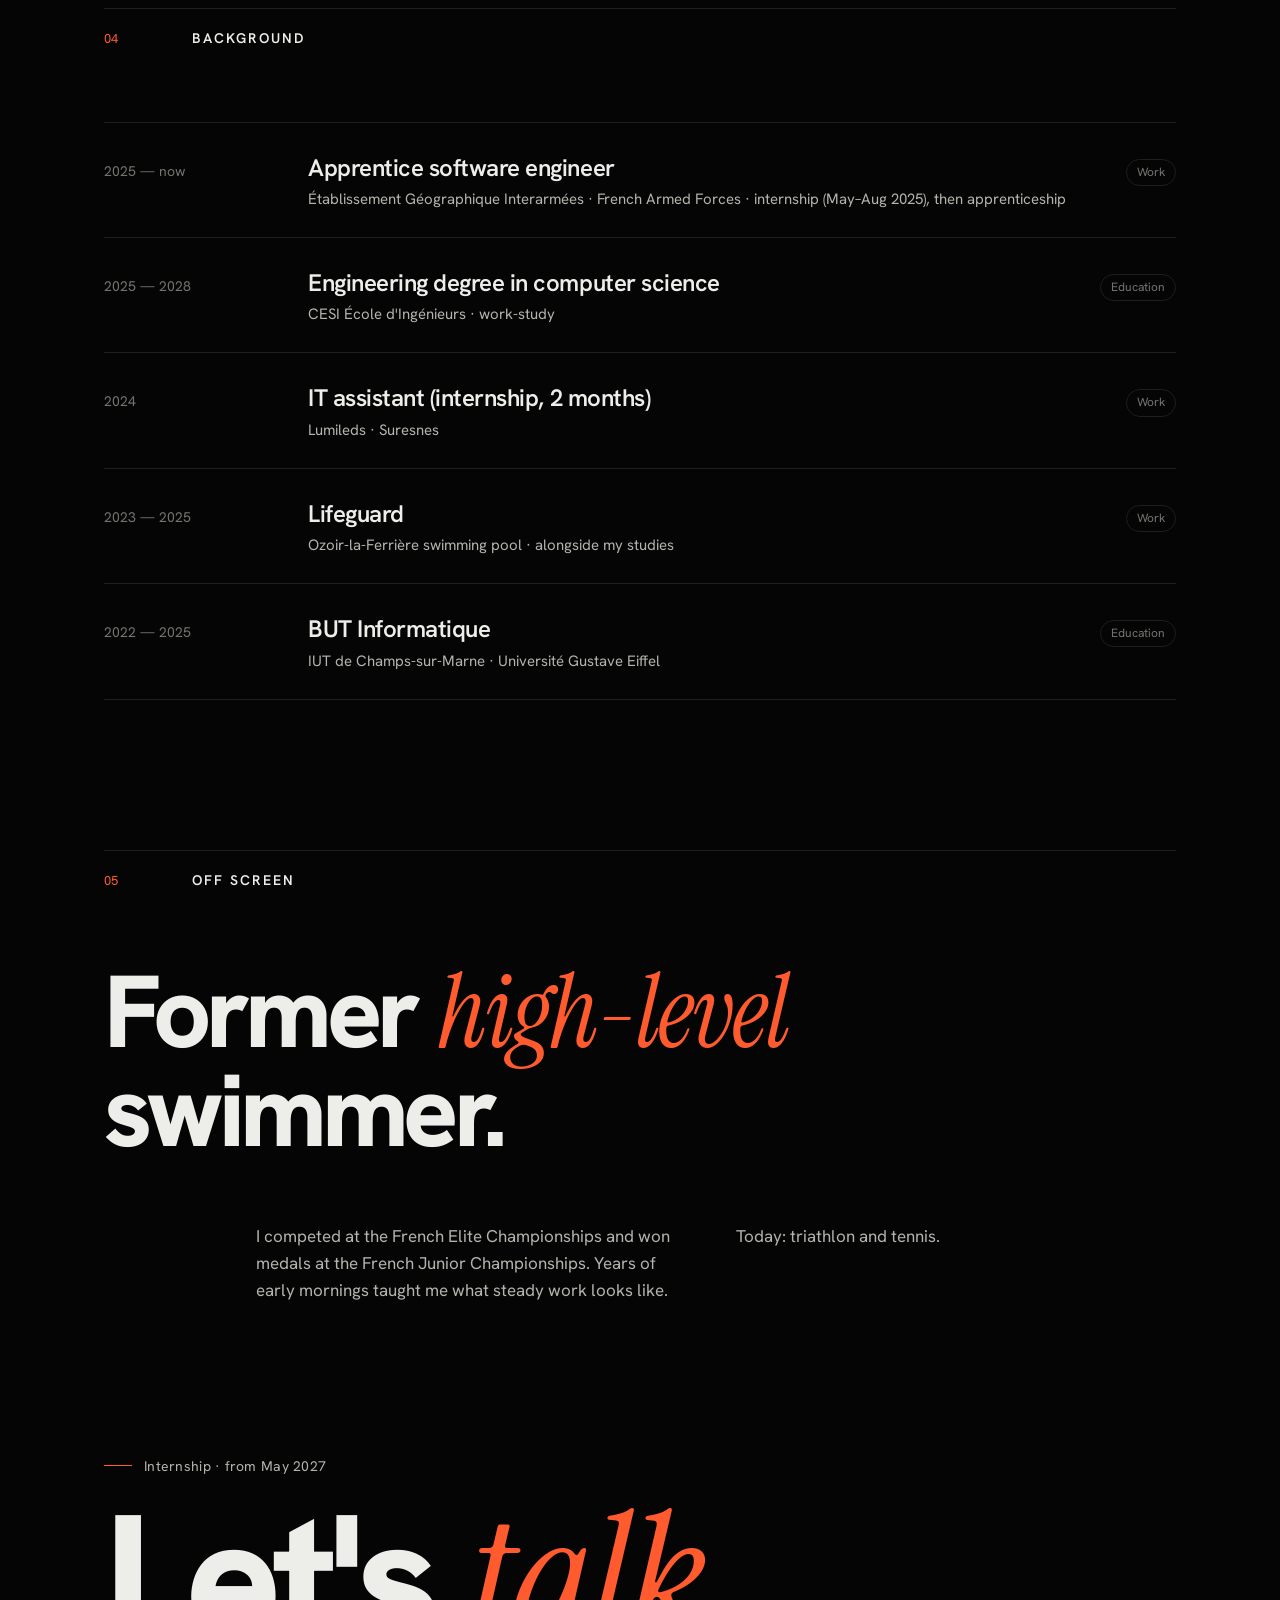
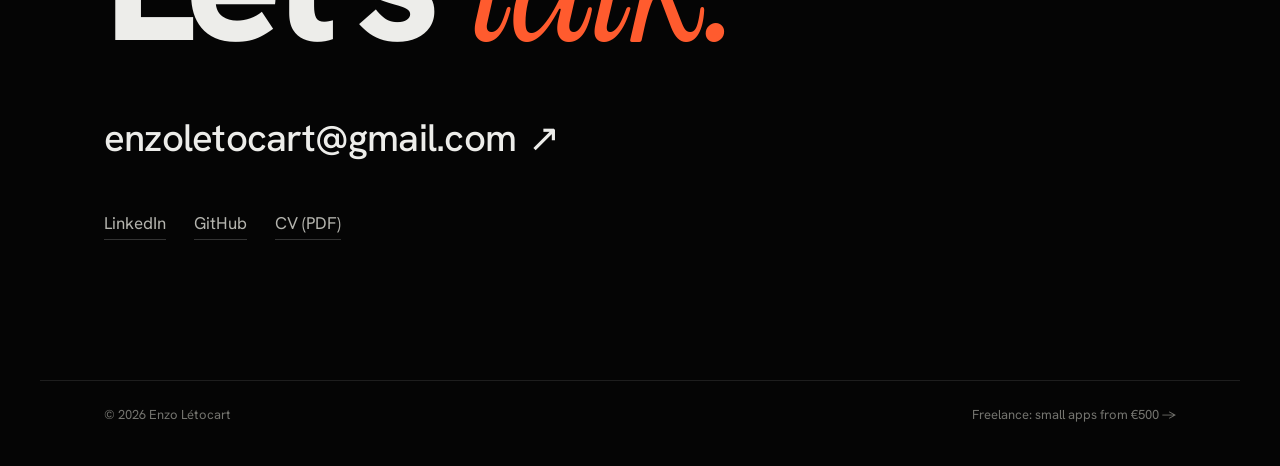
==== commit 04002886: "Use custom LinkedIn URL on site and CVs Co-Authored-By: Claude Opus 5.5 <noreply@anthropic.com>" ====
--- a/public/index.html
+++ b/public/index.html
@@ -184,7 +184,7 @@
       <h2 class="contact-big reveal" data-i18n="contact.big">Let's <em>talk.</em></h2>
       <a class="mail reveal" href="mailto:enzoletocart@gmail.com">enzoletocart@gmail.com <span>↗</span></a>
       <div class="links reveal">
-        <a href="https://www.linkedin.com/in/enzo-letocart-214634276/" target="_blank" rel="noopener">LinkedIn</a>
+        <a href="https://www.linkedin.com/in/enzoletocart/" target="_blank" rel="noopener">LinkedIn</a>
         <a href="https://github.com/enzoleto" target="_blank" rel="noopener">GitHub</a>
         <a class="cv-link" href="cv/Enzo-Letocart-CV-EN.pdf" target="_blank" rel="noopener">CV (PDF)</a>
       </div>
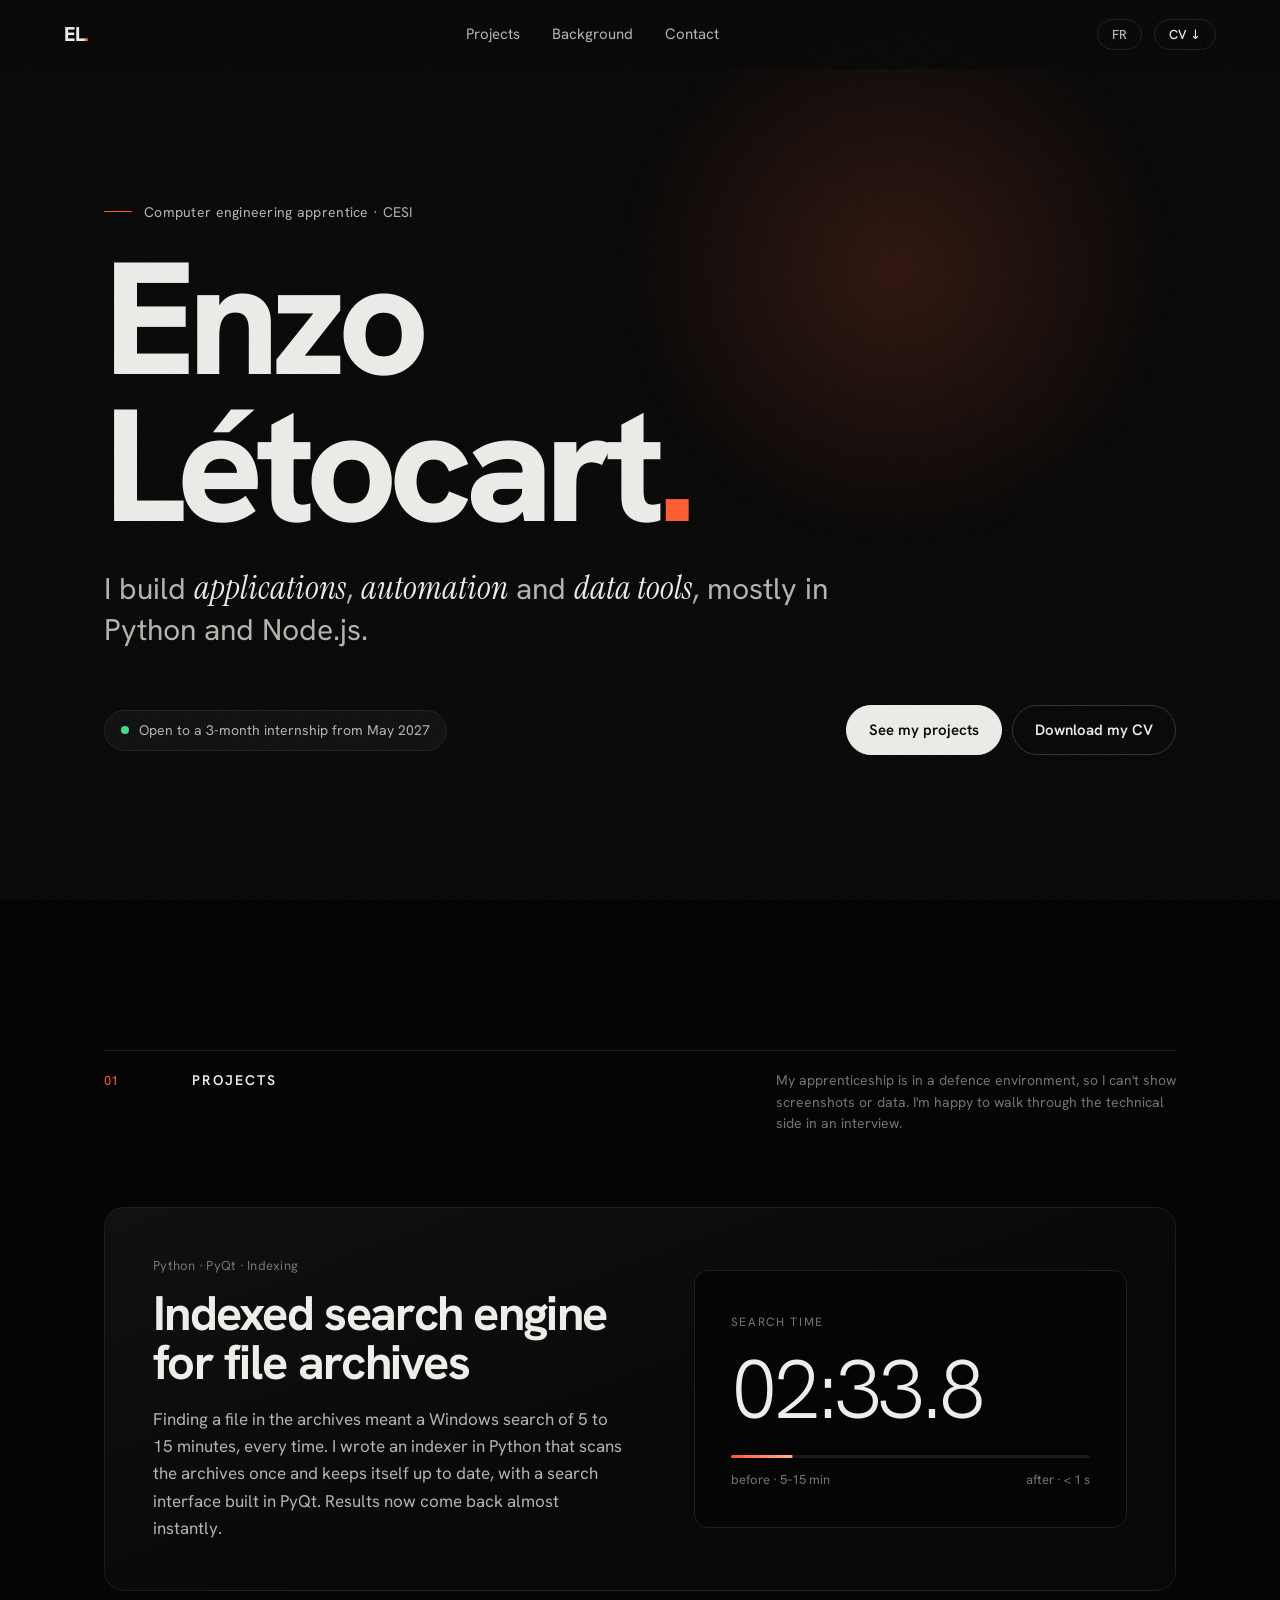
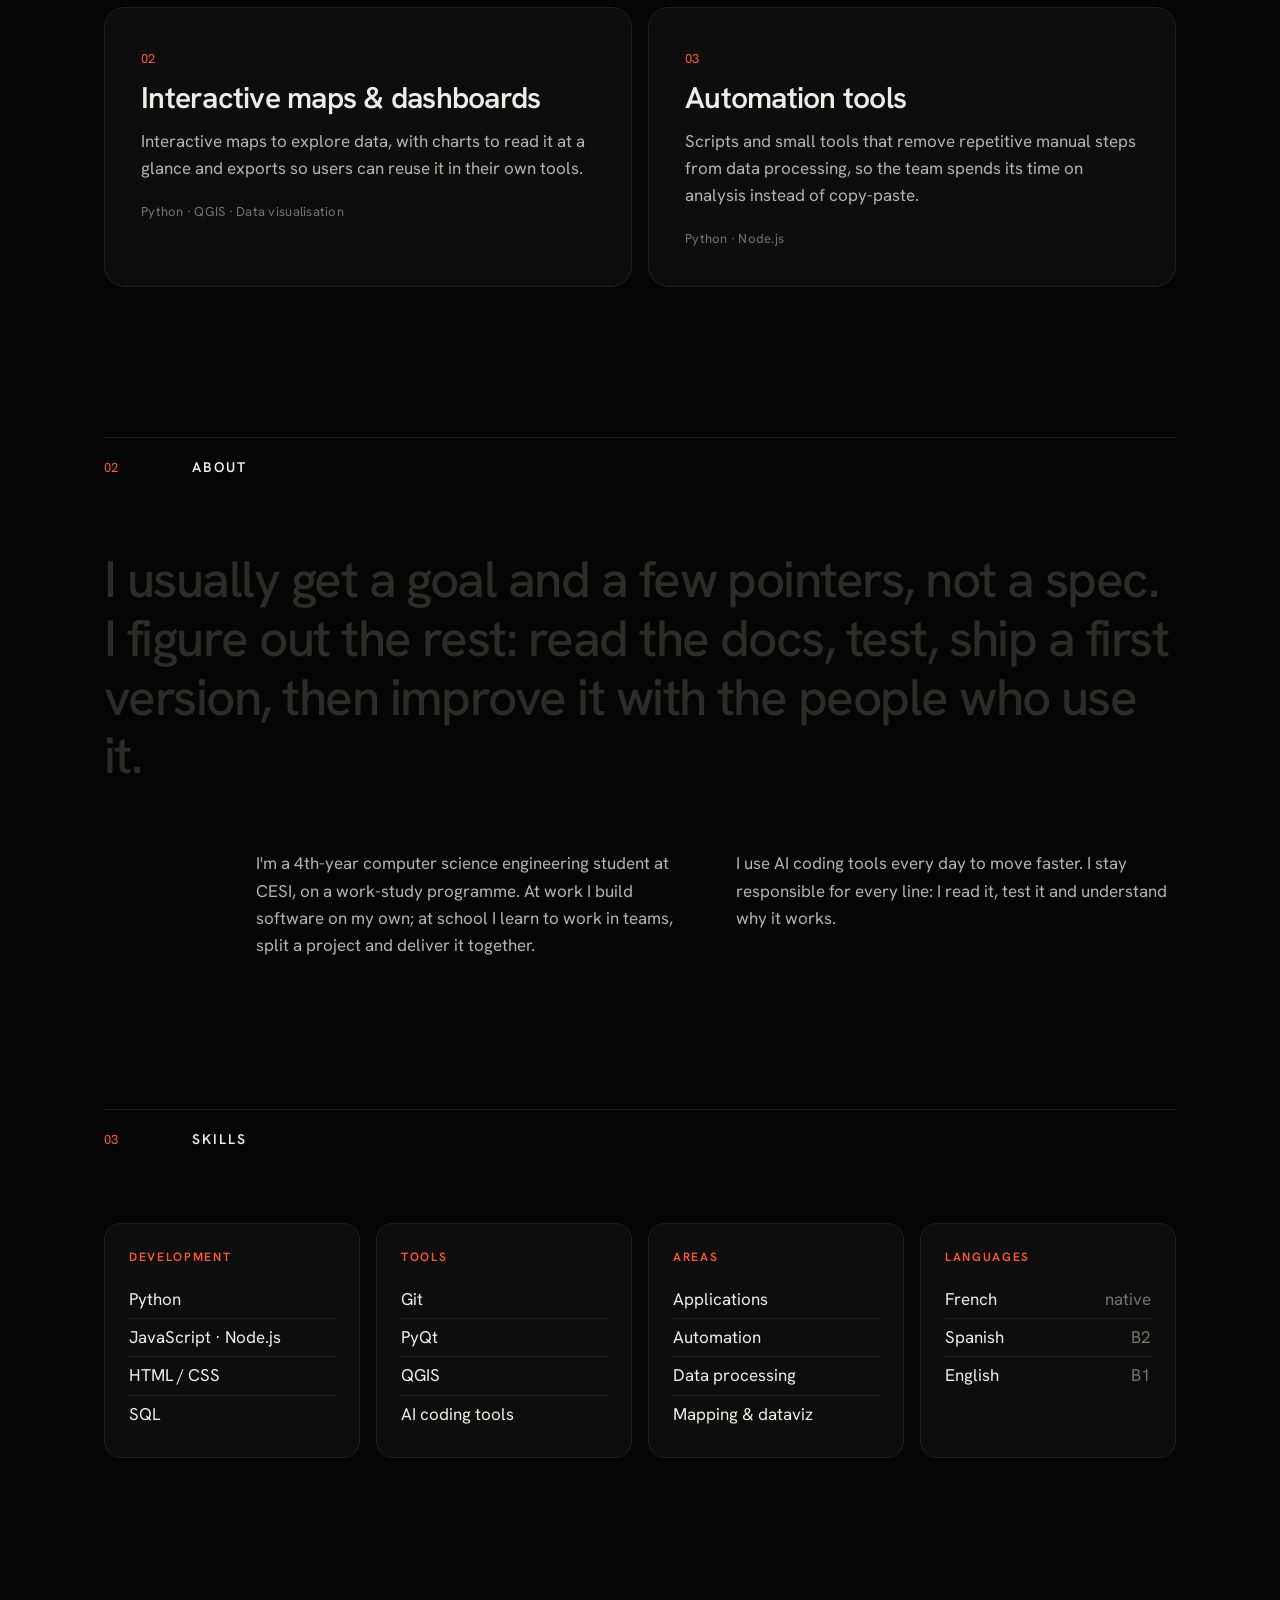
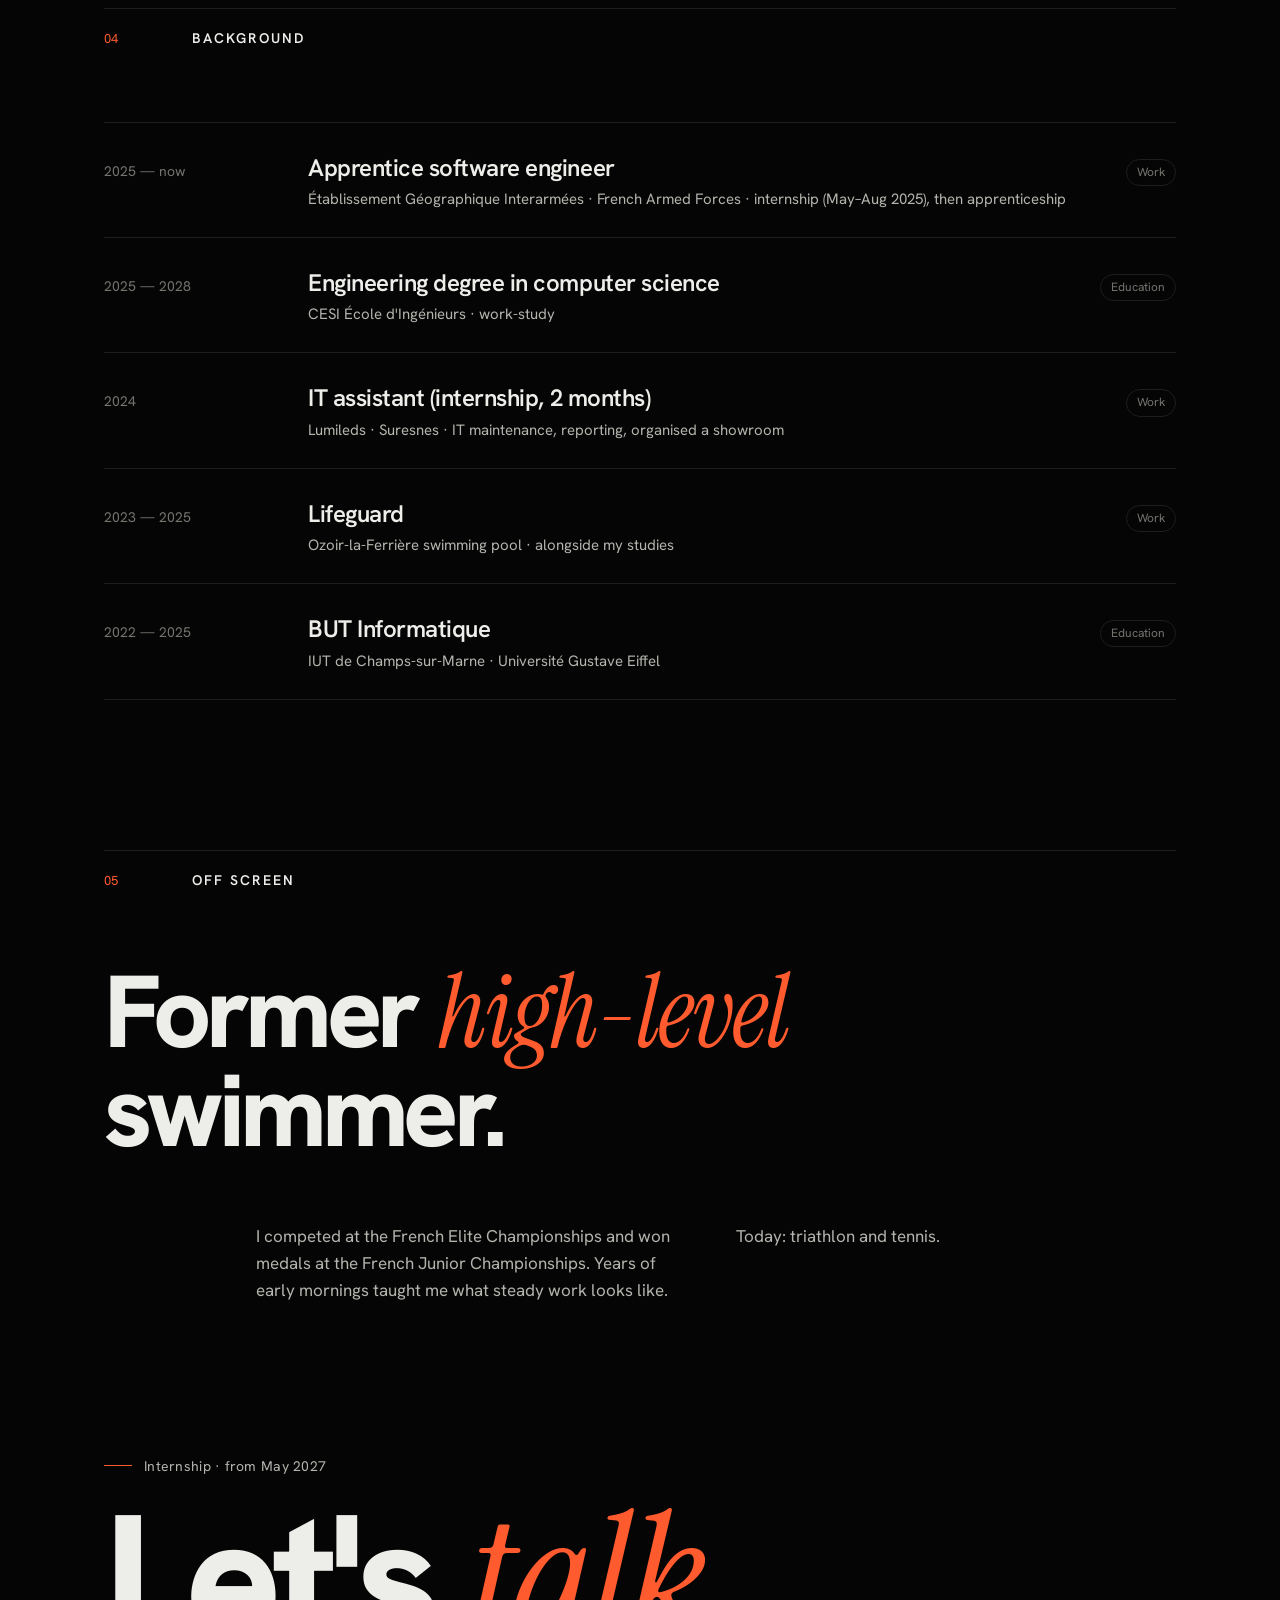
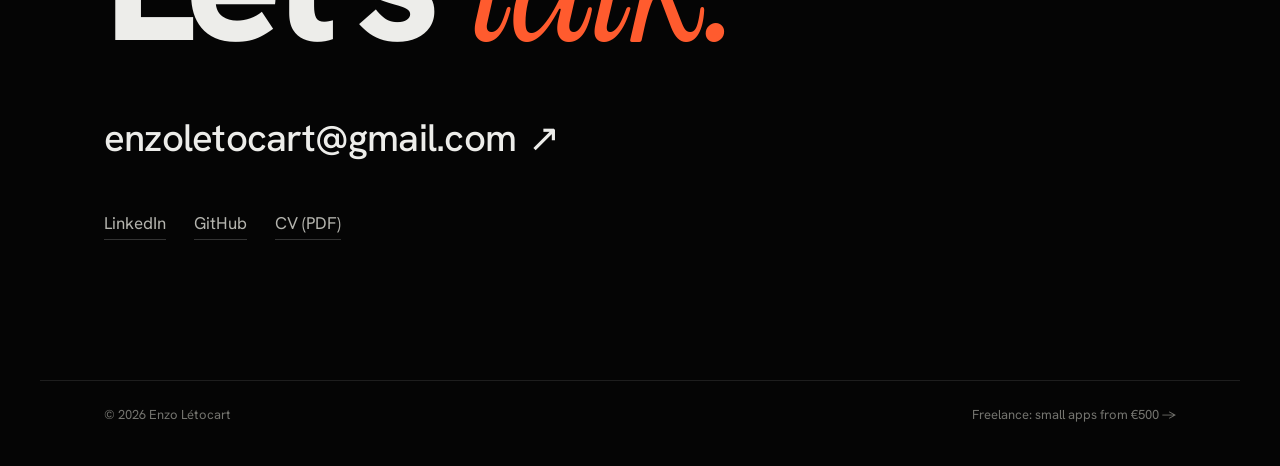
==== commit b4529445: "Add Lumileds internship details to site and CVs Co-Authored-By: Claude Opus 5.5 <noreply@anthropic.c" ====
--- a/public/index.html
+++ b/public/index.html
@@ -149,7 +149,7 @@
         </div>
         <div class="row reveal">
           <span class="when">2024</span>
-          <div><h3 data-i18n="r4.t">IT assistant (internship, 2 months)</h3><p>Lumileds · Suresnes</p></div>
+          <div><h3 data-i18n="r4.t">IT assistant (internship, 2 months)</h3><p data-i18n="r4.o">Lumileds · Suresnes · IT maintenance, reporting, organised a showroom</p></div>
           <span class="kind" data-i18n="k.work">Work</span>
         </div>
         <div class="row reveal">
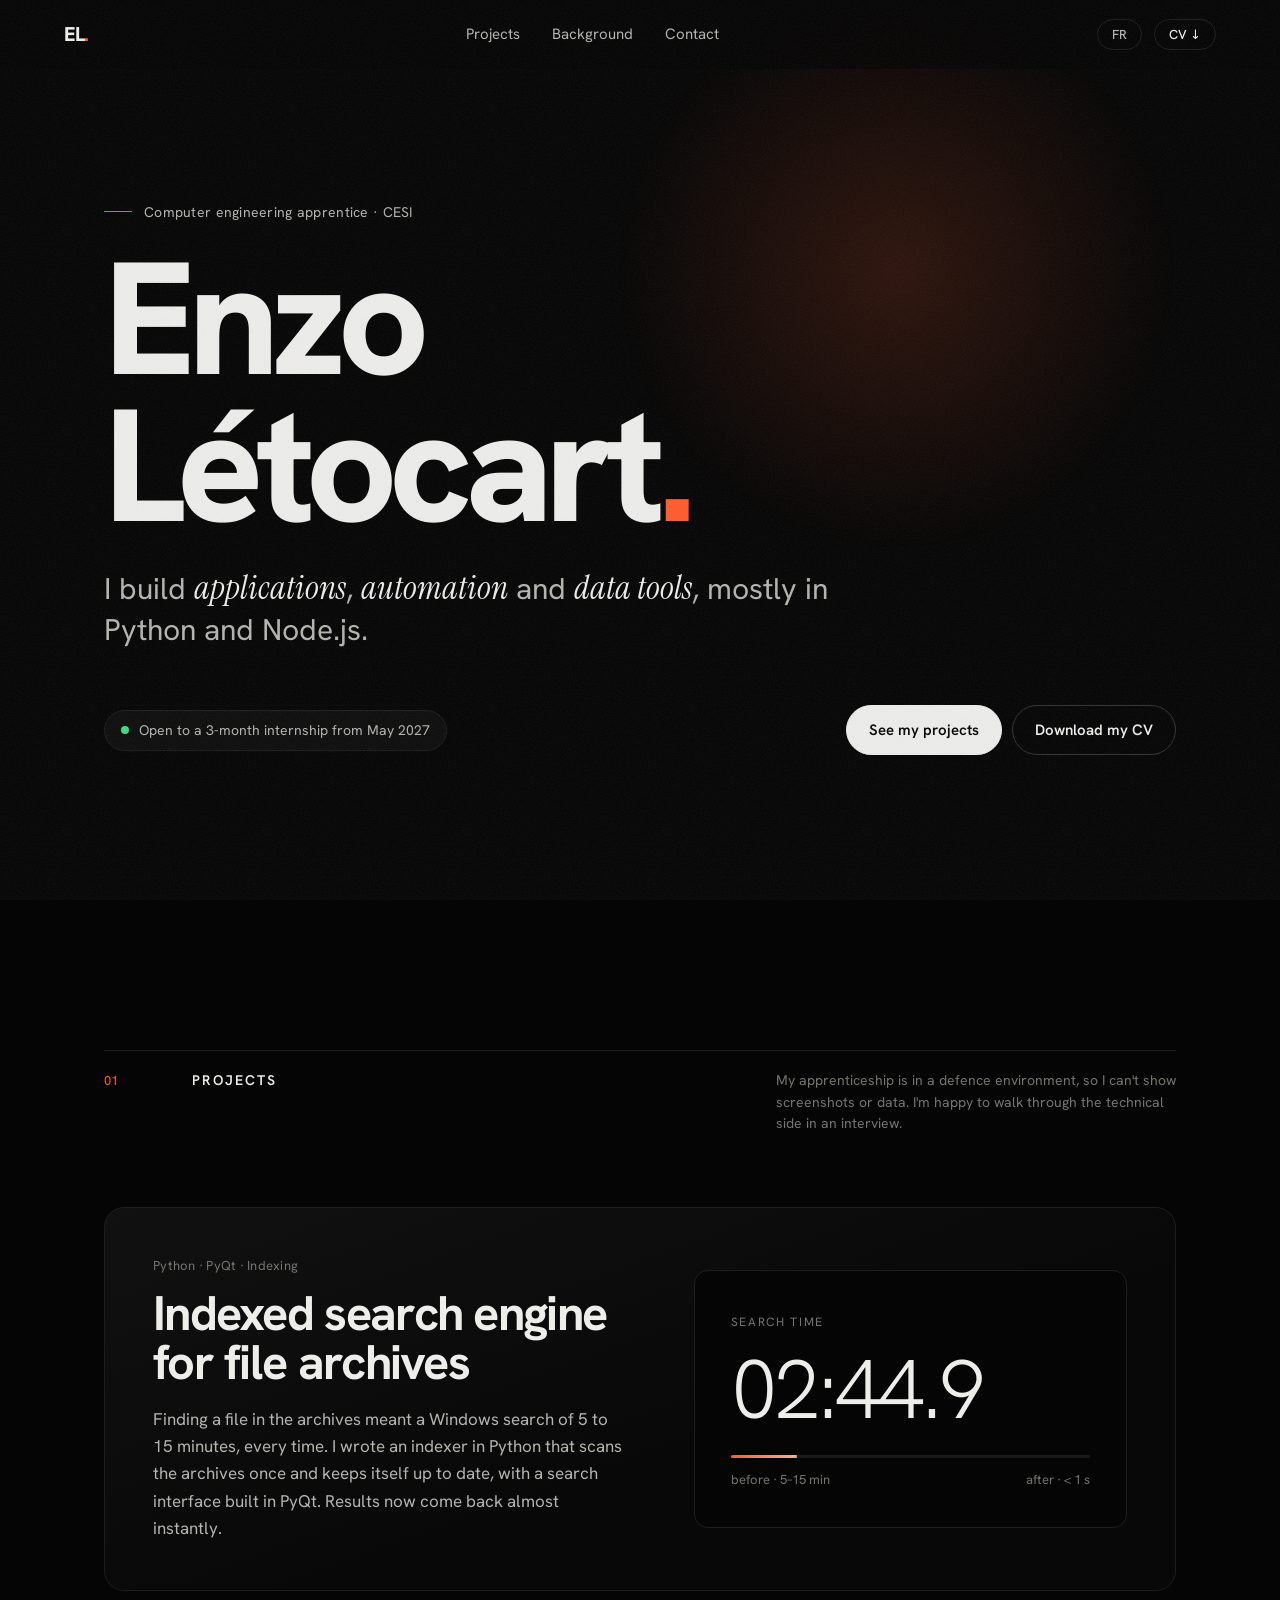
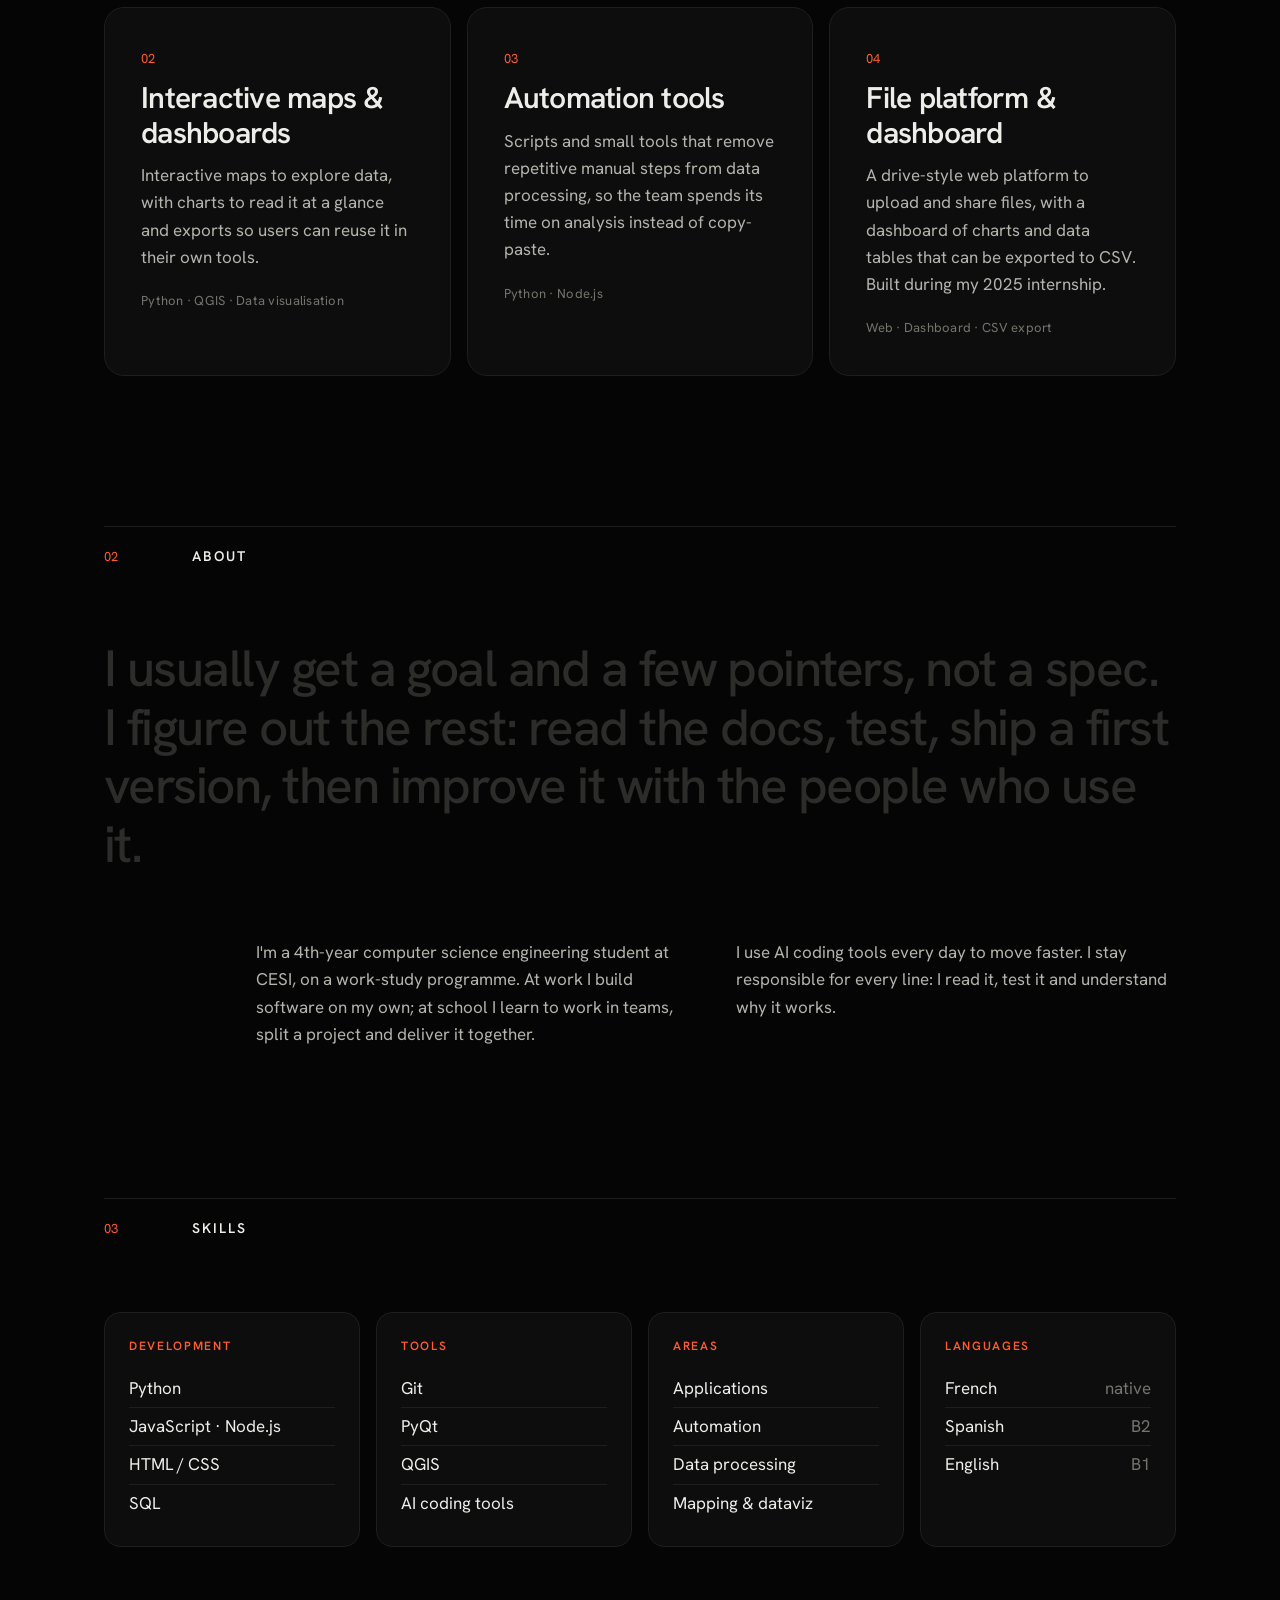
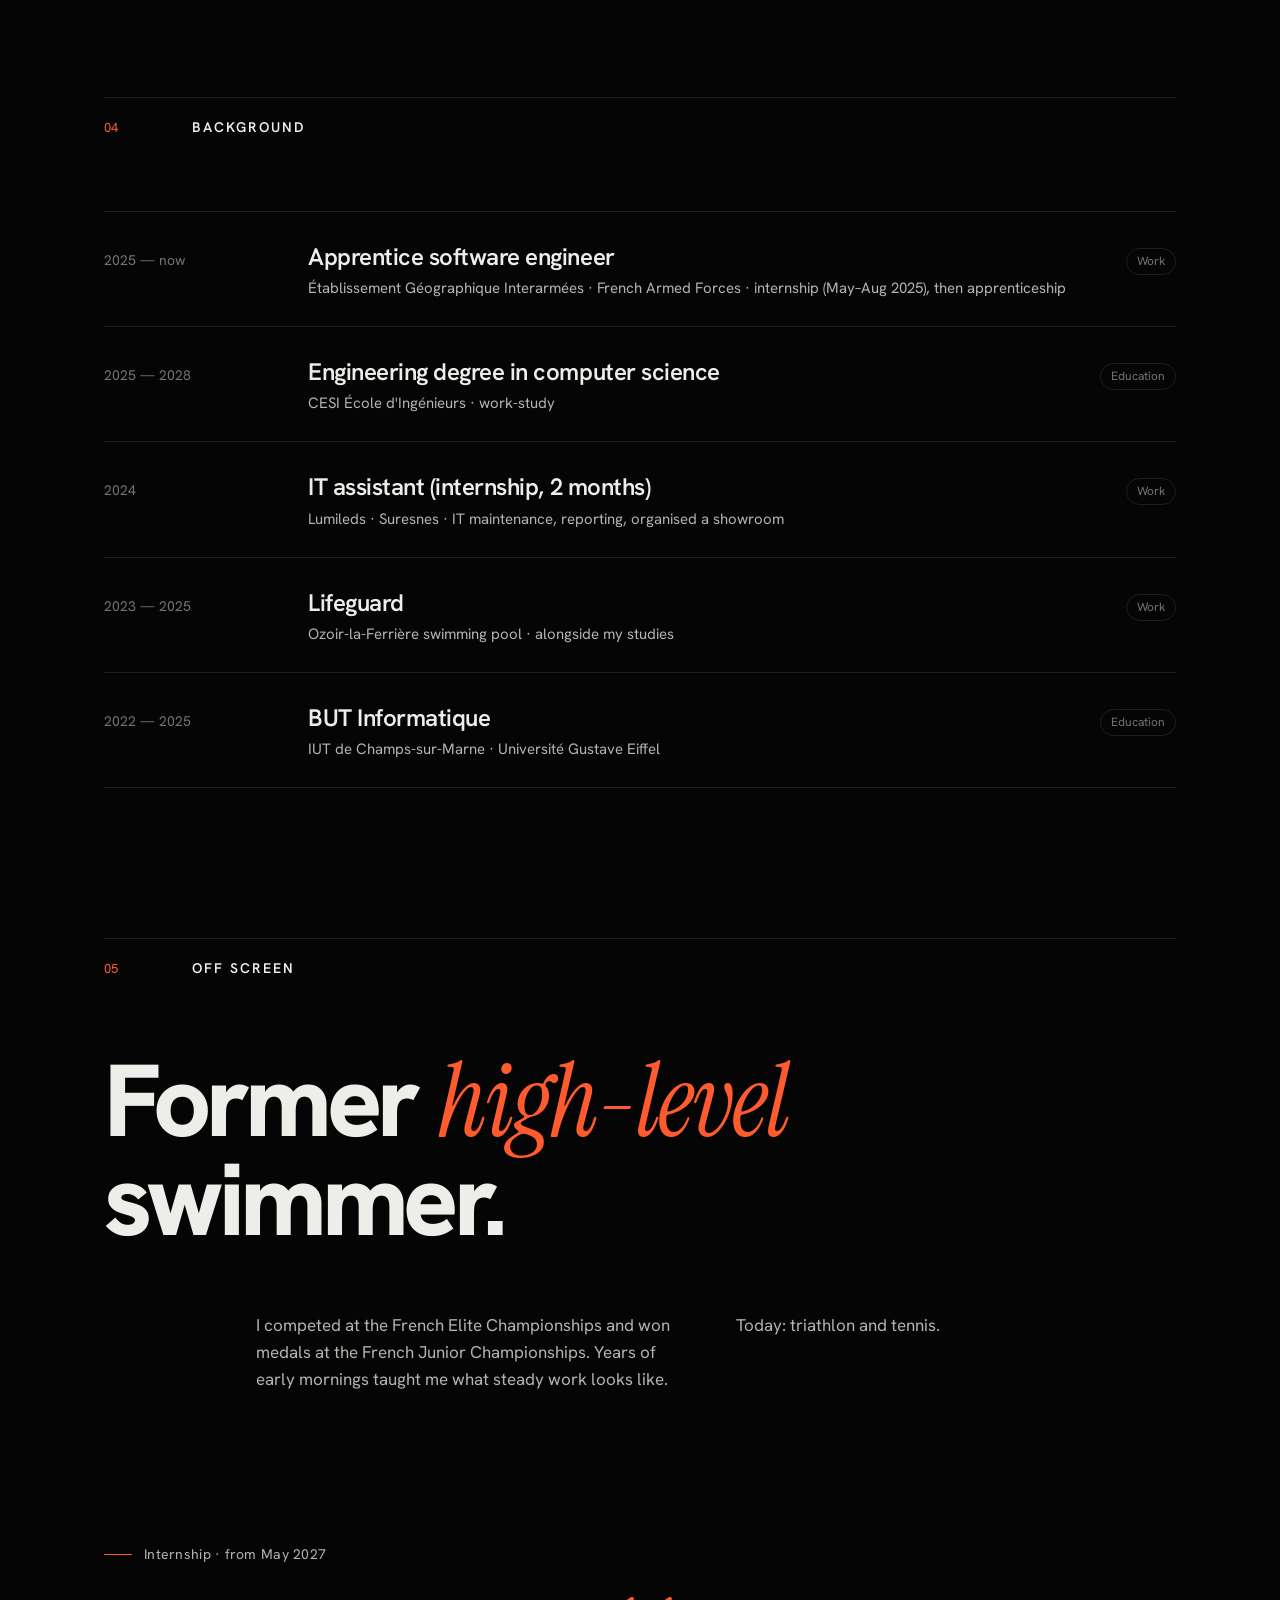
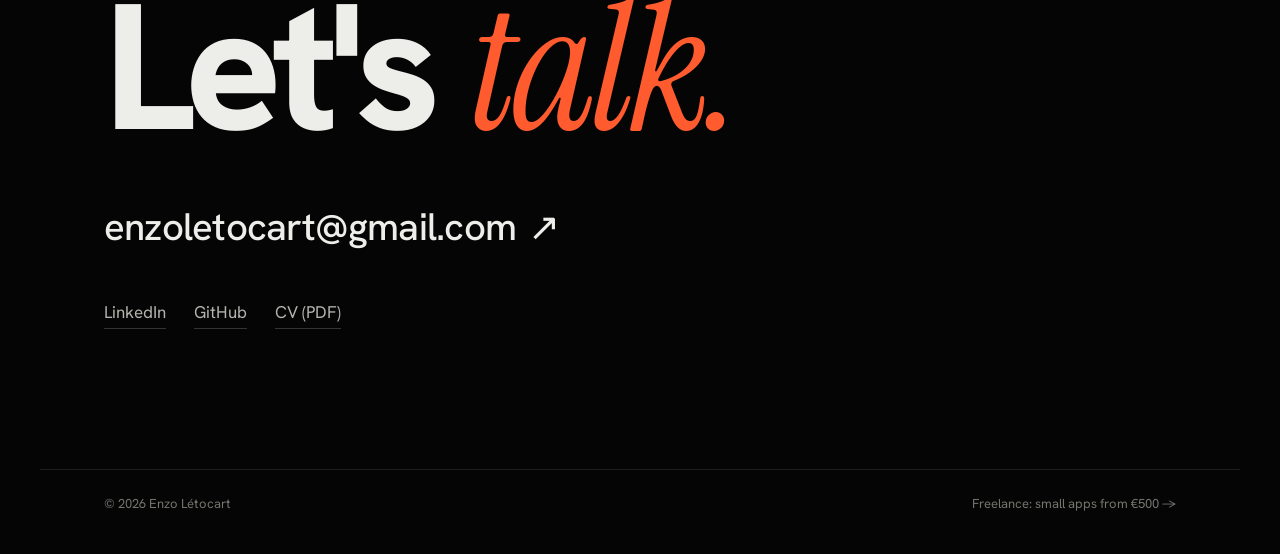
==== commit 98315a13: "Add internship file platform and dashboard project Co-Authored-By: Claude Opus 5.5 <noreply@anthropi" ====
--- a/public/index.html
+++ b/public/index.html
@@ -71,7 +71,7 @@
         </div>
       </article>
 
-      <div class="cards">
+      <div class="cards cards-3">
         <article class="card reveal">
           <span class="card-num">02</span>
           <h3 data-i18n="p2.title">Interactive maps & dashboards</h3>
@@ -84,6 +84,12 @@
           <p data-i18n="p3.desc">Scripts and small tools that remove repetitive manual steps from data processing, so the team spends its time on analysis instead of copy-paste.</p>
           <p class="meta">Python · Node.js</p>
         </article>
+        <article class="card reveal">
+          <span class="card-num">04</span>
+          <h3 data-i18n="p4.title">File platform & dashboard</h3>
+          <p data-i18n="p4.desc">A drive-style web platform to upload and share files, with a dashboard of charts and data tables that can be exported to CSV. Built during my 2025 internship.</p>
+          <p class="meta">Web · <span data-i18n="tag.dash">Dashboard · CSV export</span></p>
+        </article>
       </div>
     </section>
 
--- a/public/style.css
+++ b/public/style.css
@@ -136,6 +136,7 @@
 
 /* cards */
 .cards { display: grid; grid-template-columns: 1fr 1fr; gap: 16px; margin-top: 16px; }
+.cards-3 { grid-template-columns: repeat(3, 1fr); }
 .card {
   position: relative; padding: clamp(24px, 3vw, 36px); border: 1px solid var(--line); border-radius: 20px; background: var(--bg-2);
   overflow: hidden; transition: border-color .3s, transform .4s var(--ease);
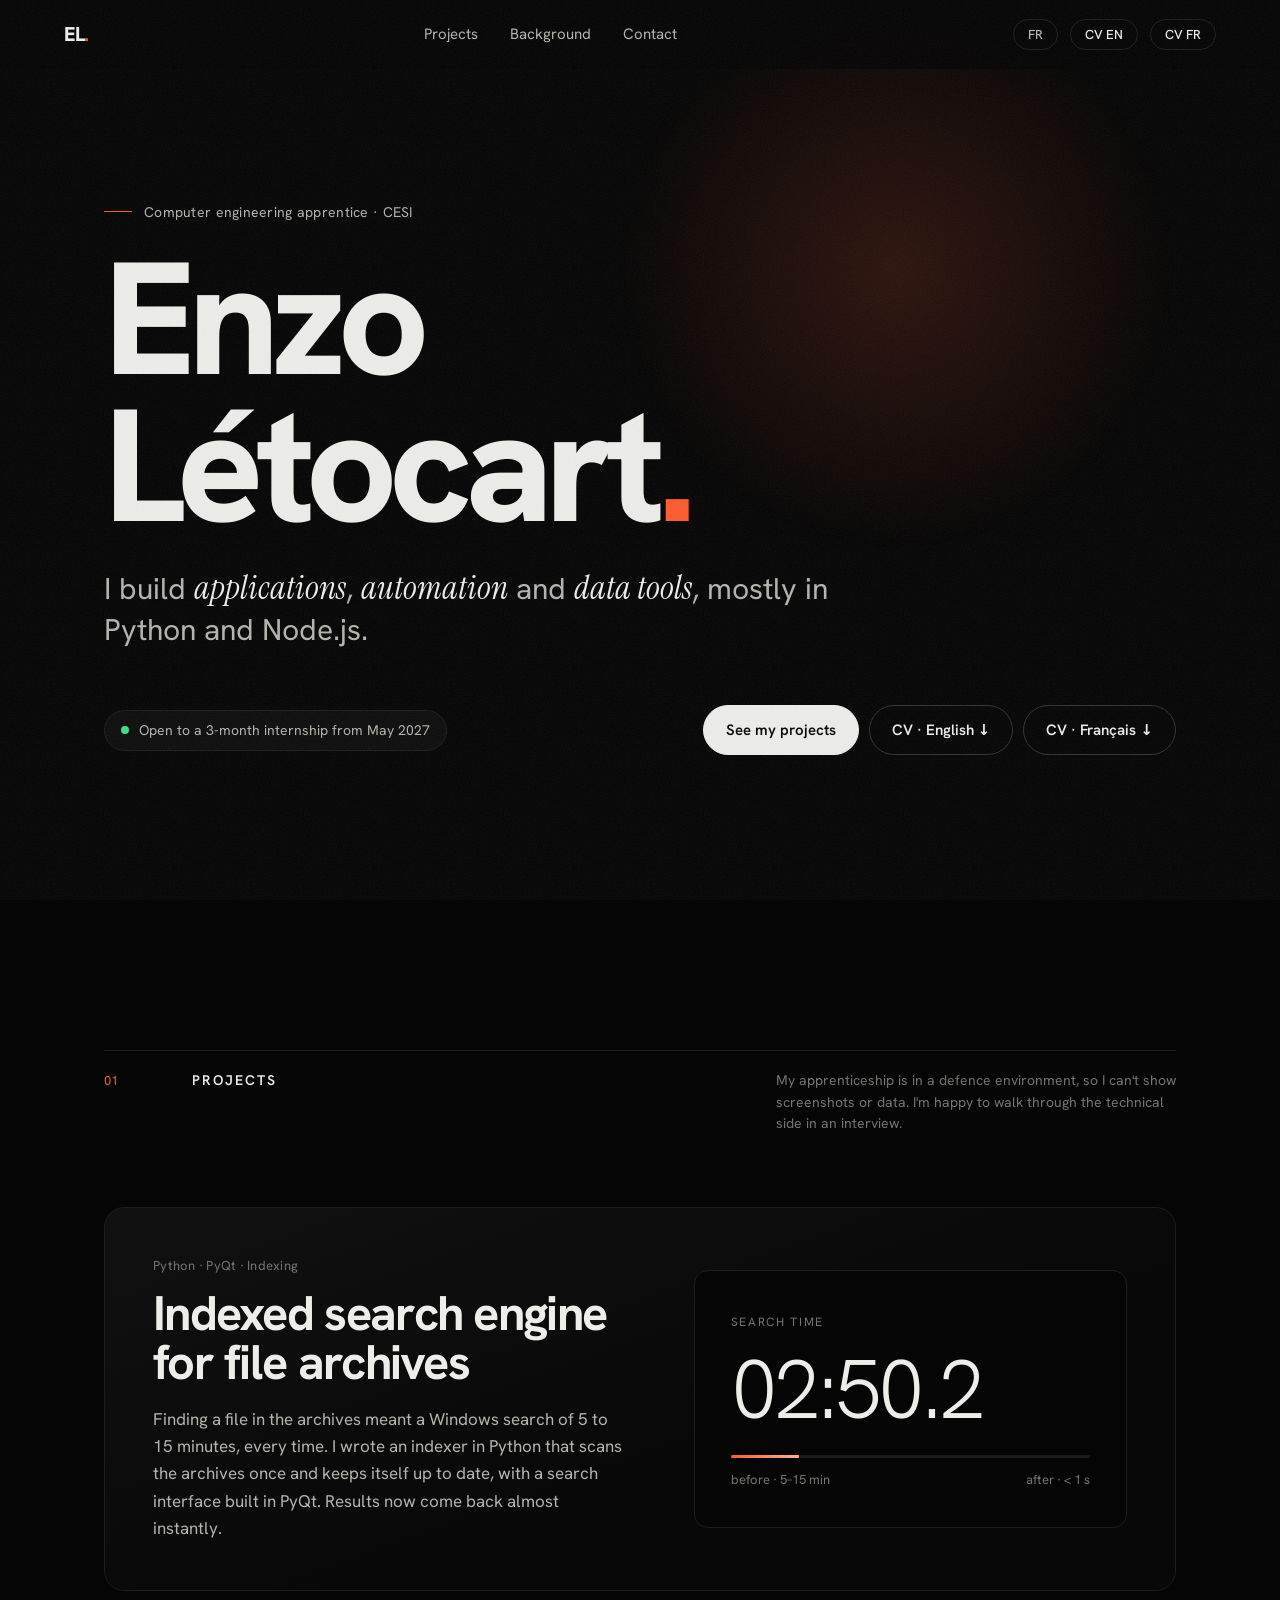
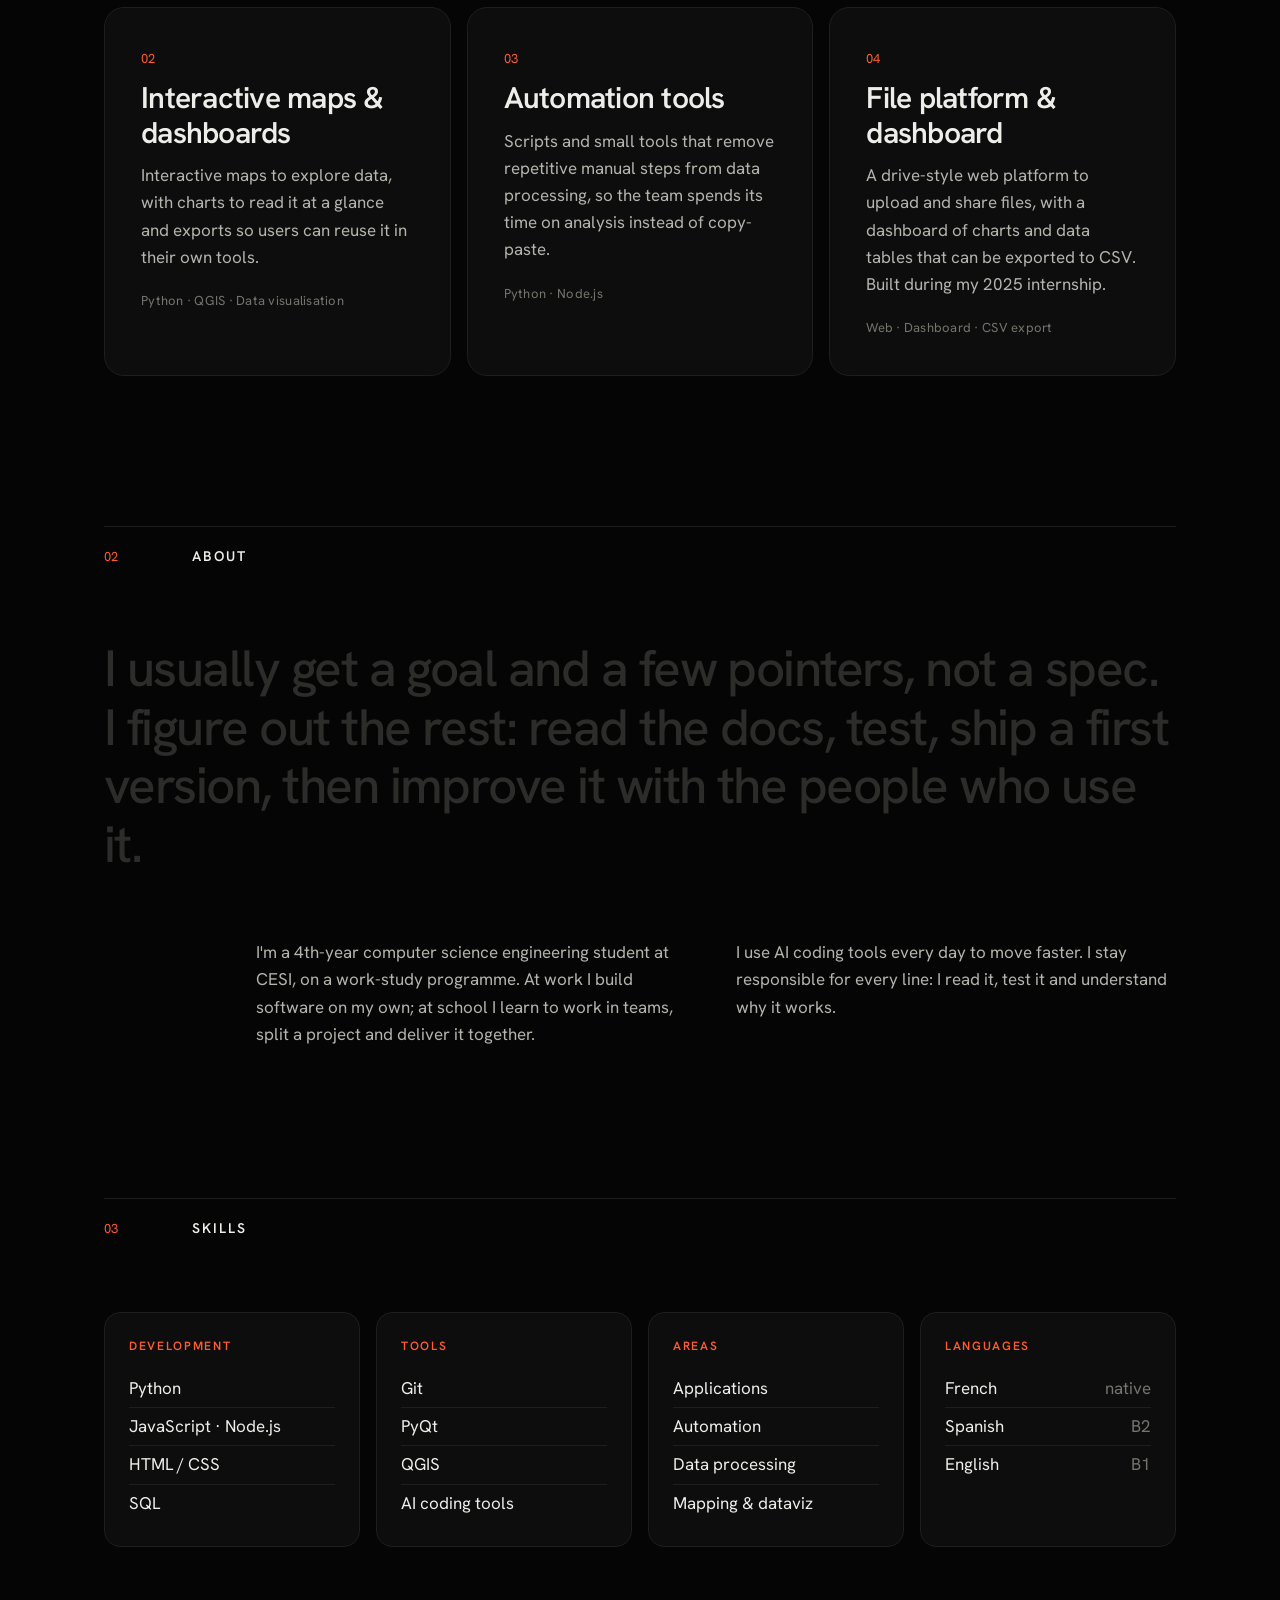
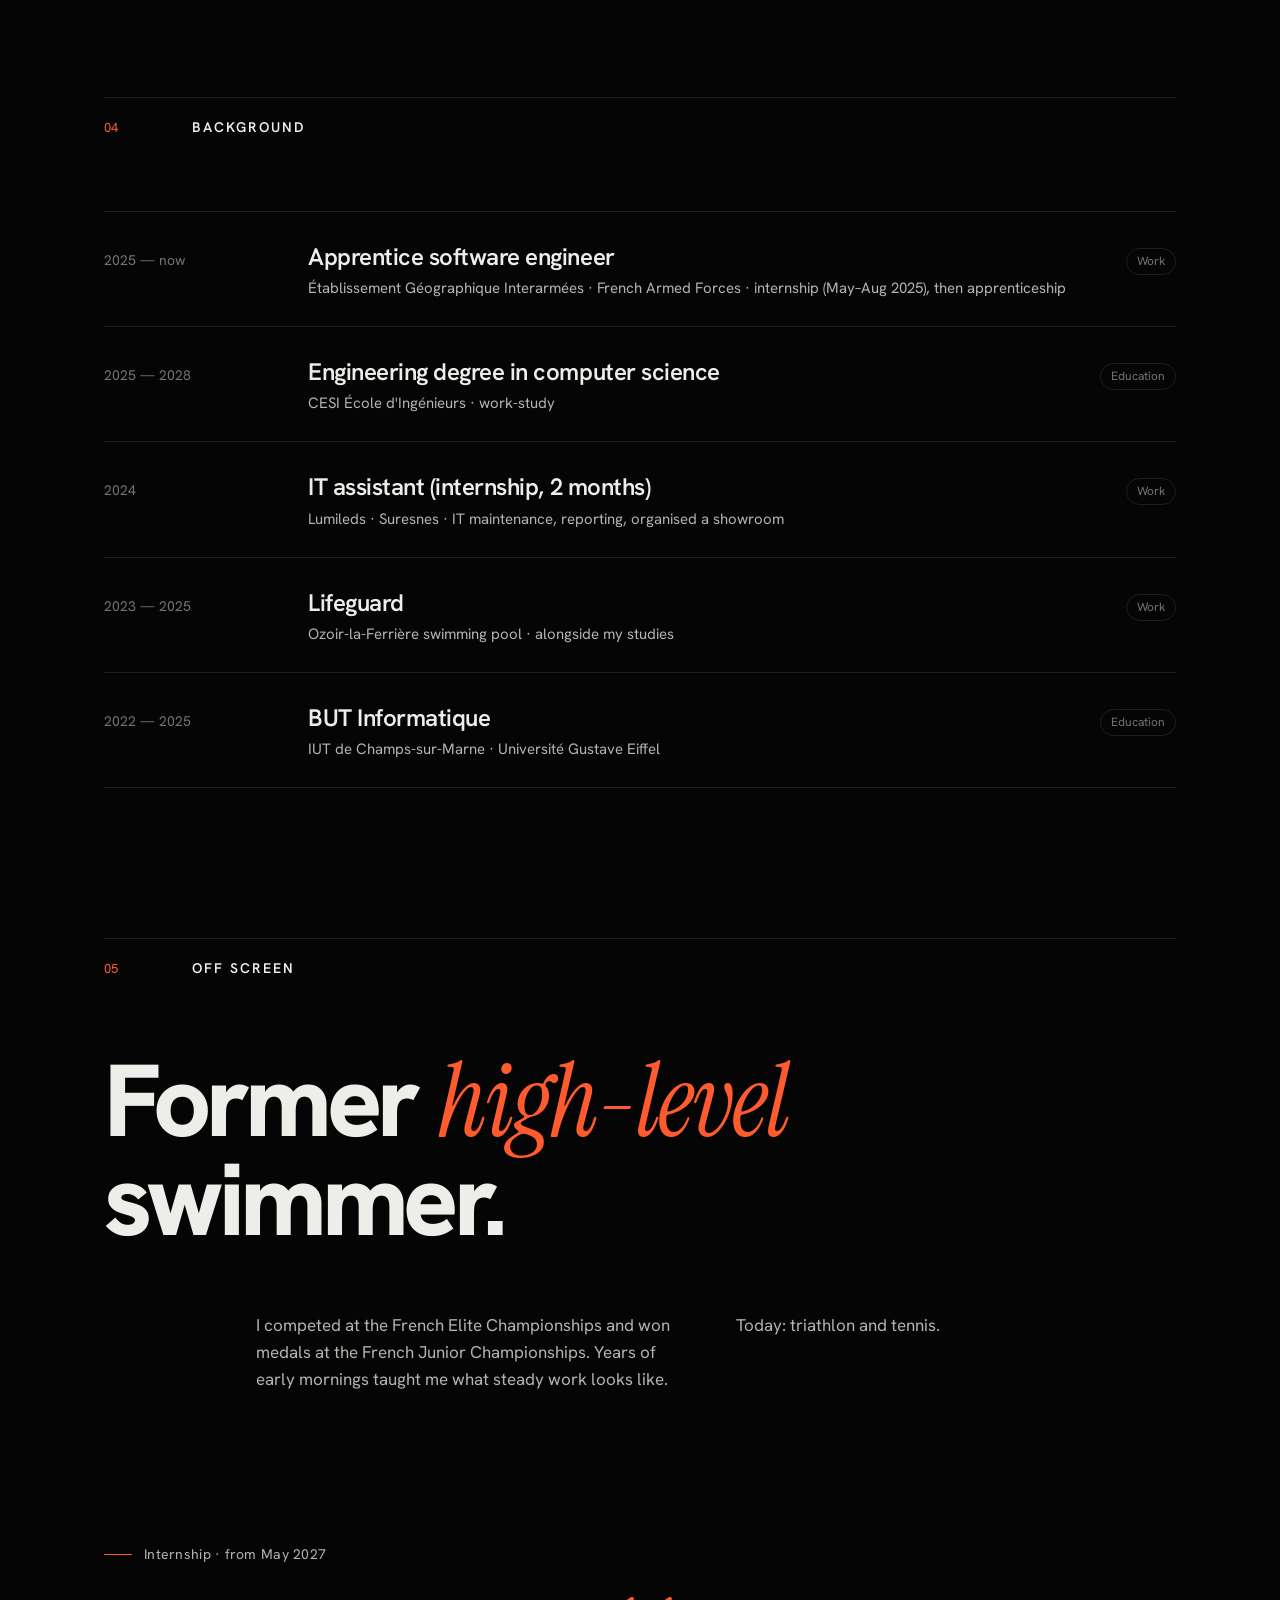
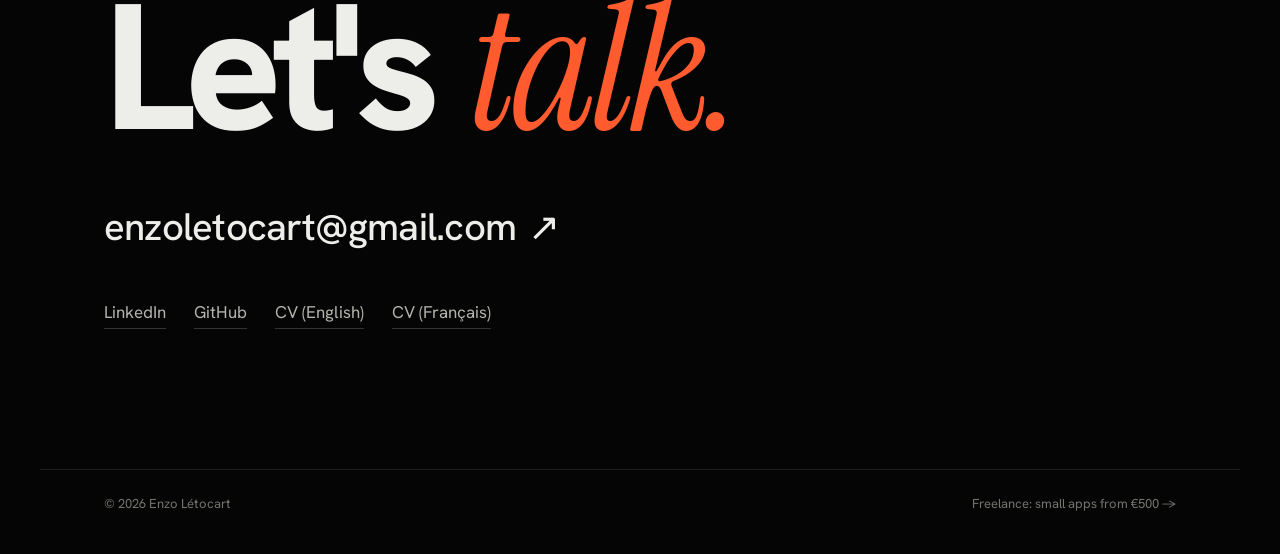
==== commit ad942373: "Show both French and English CVs on the site; add LinkedIn-colored banners Co-Authored-By: Claude Op" ====
--- a/public/index.html
+++ b/public/index.html
@@ -26,7 +26,8 @@
     </nav>
     <div class="nav-right">
       <button class="lang" id="lang" type="button" aria-label="Switch language">FR</button>
-      <a class="nav-cv cv-link" href="cv/Enzo-Letocart-CV-EN.pdf" target="_blank" rel="noopener">CV ↓</a>
+      <a class="nav-cv" href="cv/Enzo-Letocart-CV-EN.pdf" target="_blank" rel="noopener">CV EN</a>
+      <a class="nav-cv" href="cv/Enzo-Letocart-CV-FR.pdf" target="_blank" rel="noopener">CV FR</a>
     </div>
   </header>
 
@@ -44,7 +45,8 @@
         <p class="pill"><span class="dot"></span><span data-i18n="hero.avail">Open to a 3-month internship from May 2027</span></p>
         <div class="actions">
           <a class="btn" href="#work" data-i18n="hero.cta1">See my projects</a>
-          <a class="btn ghost cv-link" href="cv/Enzo-Letocart-CV-EN.pdf" target="_blank" rel="noopener" data-i18n="hero.cta2">Download my CV</a>
+          <a class="btn ghost" href="cv/Enzo-Letocart-CV-EN.pdf" target="_blank" rel="noopener">CV · English ↓</a>
+          <a class="btn ghost" href="cv/Enzo-Letocart-CV-FR.pdf" target="_blank" rel="noopener">CV · Français ↓</a>
         </div>
       </div>
     </section>
@@ -192,7 +194,8 @@
       <div class="links reveal">
         <a href="https://www.linkedin.com/in/enzoletocart/" target="_blank" rel="noopener">LinkedIn</a>
         <a href="https://github.com/enzoleto" target="_blank" rel="noopener">GitHub</a>
-        <a class="cv-link" href="cv/Enzo-Letocart-CV-EN.pdf" target="_blank" rel="noopener">CV (PDF)</a>
+        <a href="cv/Enzo-Letocart-CV-EN.pdf" target="_blank" rel="noopener">CV (English)</a>
+        <a href="cv/Enzo-Letocart-CV-FR.pdf" target="_blank" rel="noopener">CV (Français)</a>
       </div>
     </section>
   </main>
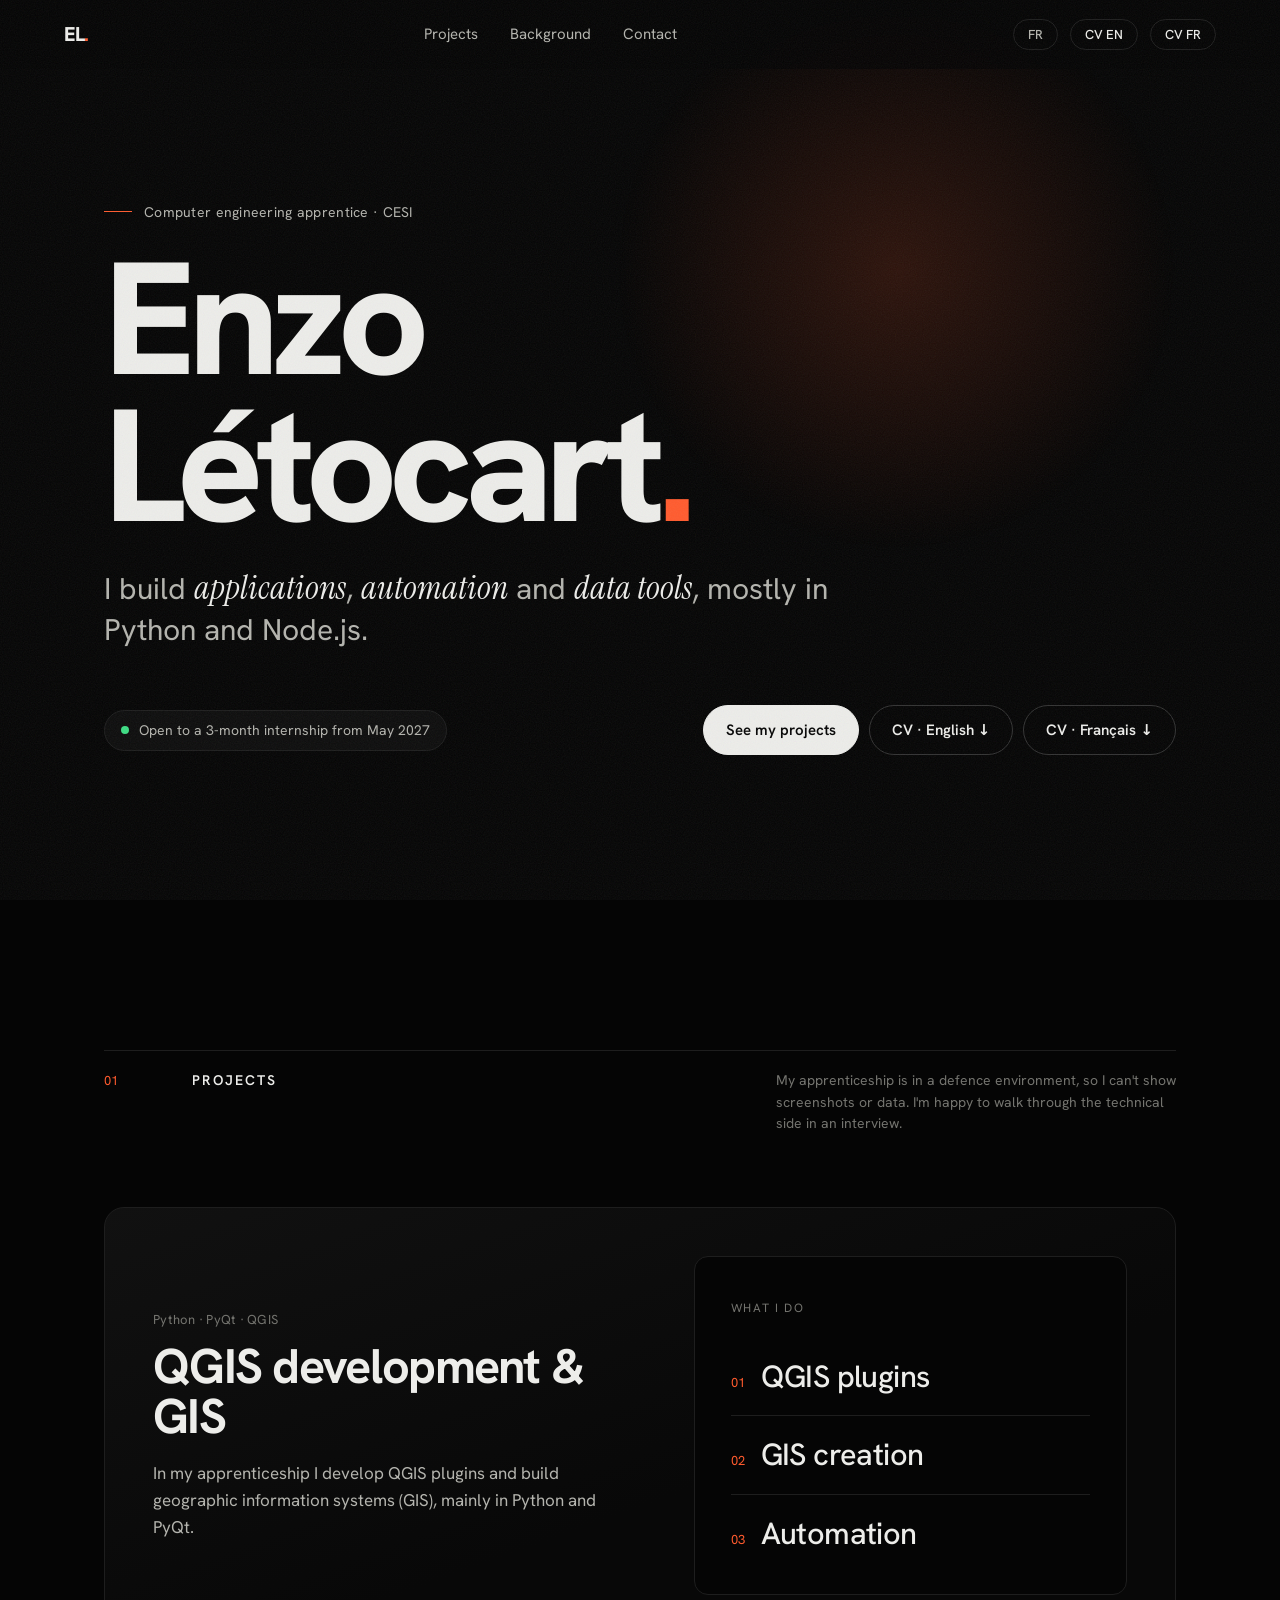
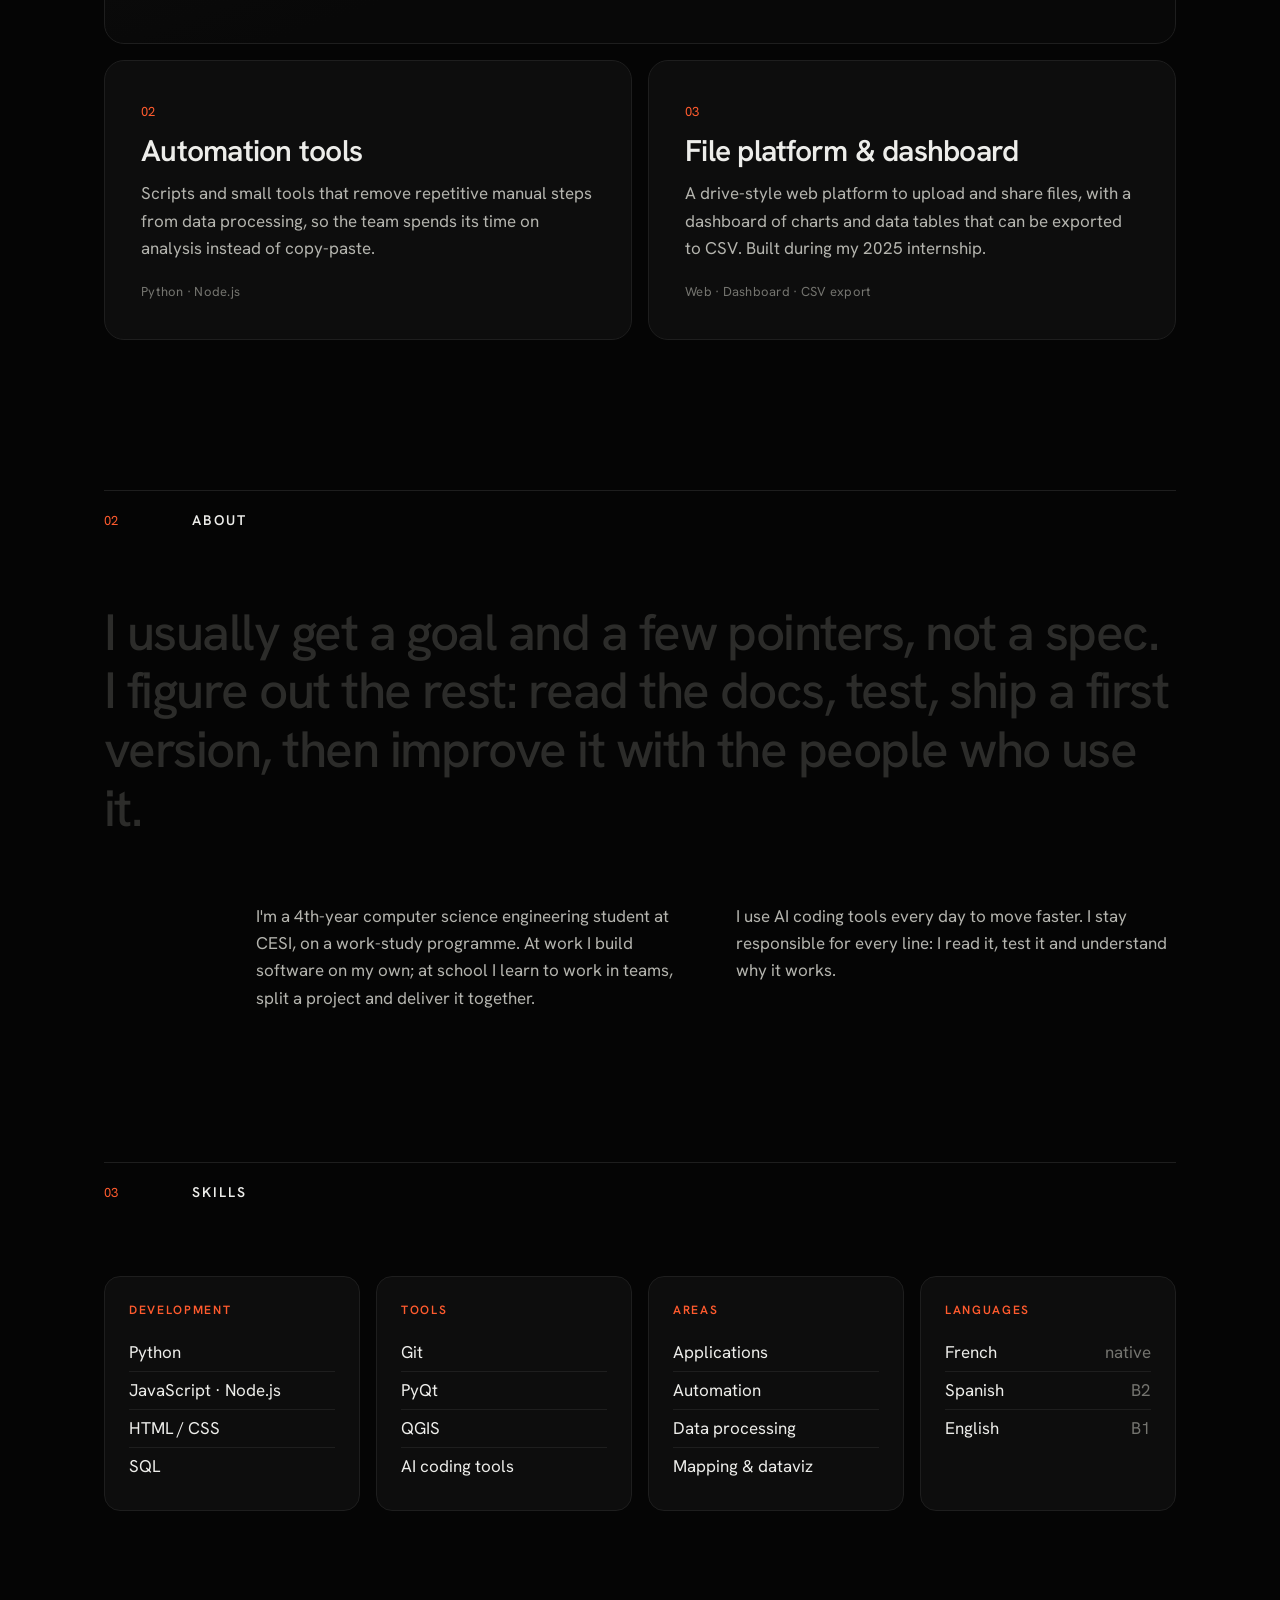
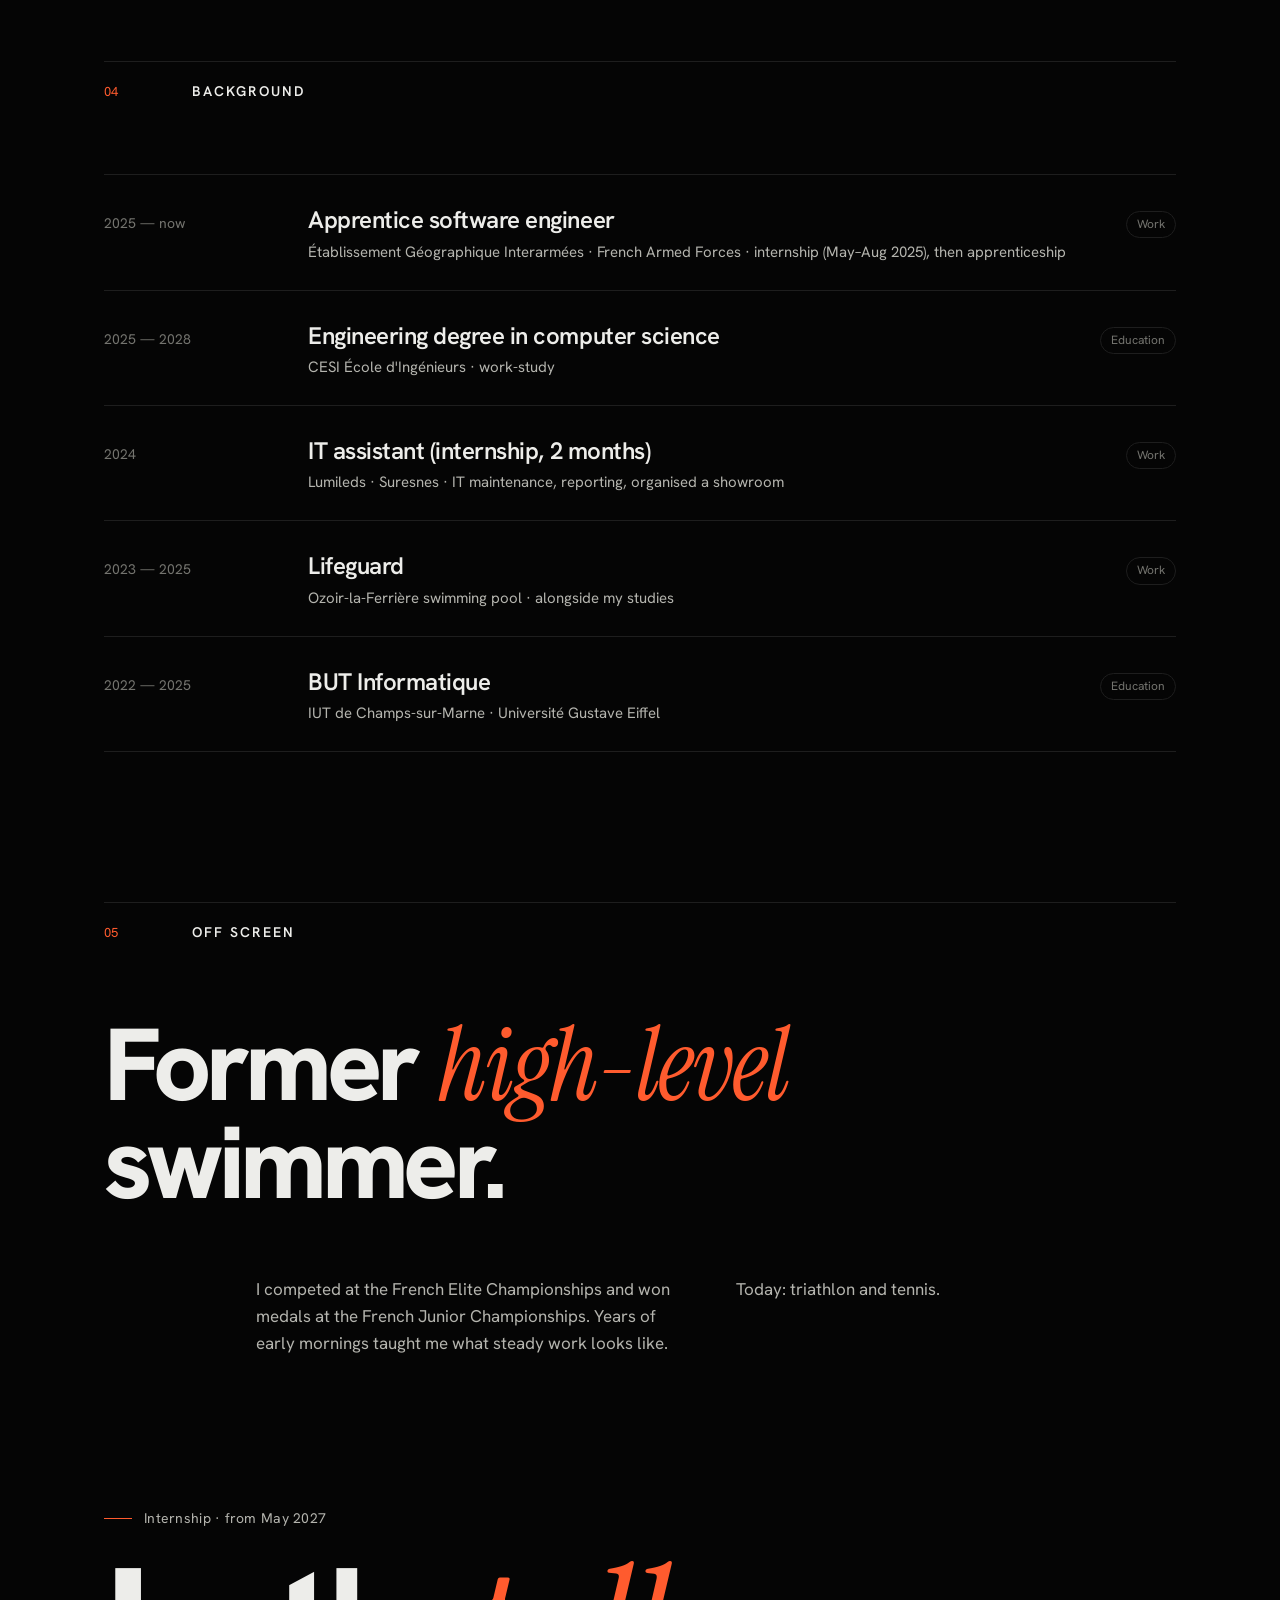
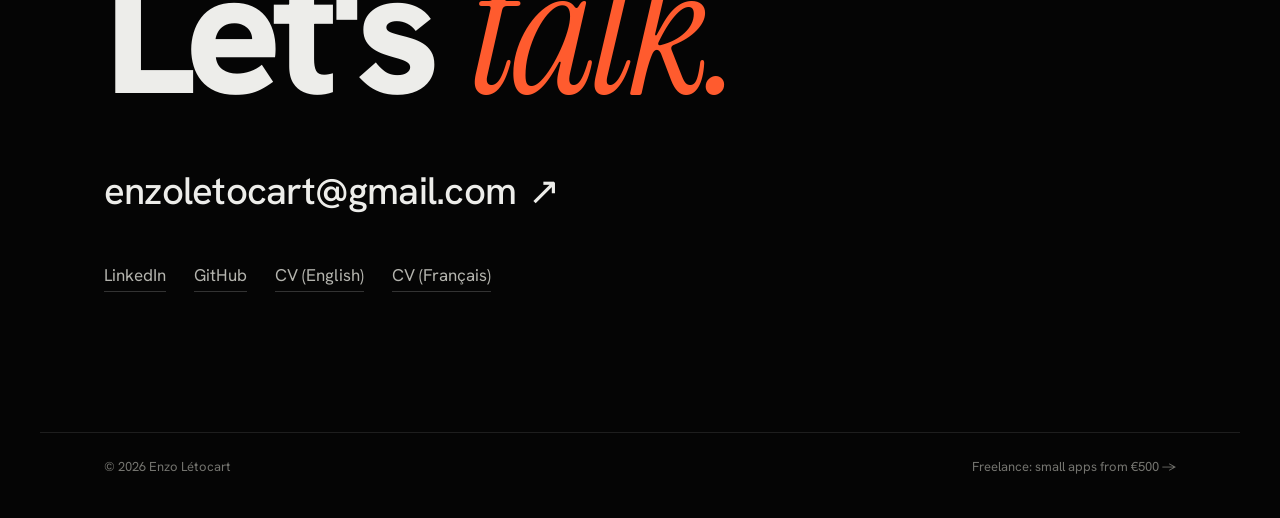
==== commit b5df81ed: "Keep army work description general: QGIS, GIS creation, automation Co-Authored-By: Claude Opus 5.5 <" ====
--- a/public/index.html
+++ b/public/index.html
@@ -61,33 +61,29 @@
 
       <article class="feature reveal">
         <div class="feature-text">
-          <p class="meta">Python · PyQt · <span data-i18n="tag.index">Indexing</span></p>
-          <h3 data-i18n="p1.title">Indexed search engine for file archives</h3>
-          <p data-i18n="p1.desc">Finding a file in the archives meant a Windows search of 5 to 15 minutes, every time. I wrote an indexer in Python that scans the archives once and keeps itself up to date, with a search interface built in PyQt. Results now come back almost instantly.</p>
-        </div>
-        <div class="watch" id="watch-card">
-          <span class="watch-label" data-i18n="p1.label">Search time</span>
-          <span class="watch-num" id="watch">15:00.0</span>
-          <div class="watch-bar"><span id="watch-bar"></span></div>
-          <div class="watch-scale"><span data-i18n="p1.before">before · 5–15 min</span><span data-i18n="p1.after">after · &lt; 1 s</span></div>
+          <p class="meta">Python · PyQt · QGIS</p>
+          <h3 data-i18n="p1.title">QGIS development & GIS</h3>
+          <p data-i18n="p1.desc">In my apprenticeship I develop QGIS plugins and build geographic information systems (GIS), mainly in Python and PyQt.</p>
+        </div>
+        <div class="watch pillars">
+          <span class="watch-label" data-i18n="p1.label">What I do</span>
+          <ul>
+            <li><span>01</span><b data-i18n="p1.l1">QGIS plugins</b></li>
+            <li><span>02</span><b data-i18n="p1.l2">GIS creation</b></li>
+            <li><span>03</span><b data-i18n="p1.l3">Automation</b></li>
+          </ul>
         </div>
       </article>
 
-      <div class="cards cards-3">
+      <div class="cards">
         <article class="card reveal">
           <span class="card-num">02</span>
-          <h3 data-i18n="p2.title">Interactive maps & dashboards</h3>
-          <p data-i18n="p2.desc">Interactive maps to explore data, with charts to read it at a glance and exports so users can reuse it in their own tools.</p>
-          <p class="meta">Python · QGIS · <span data-i18n="tag.dataviz">Data visualisation</span></p>
-        </article>
-        <article class="card reveal">
-          <span class="card-num">03</span>
           <h3 data-i18n="p3.title">Automation tools</h3>
           <p data-i18n="p3.desc">Scripts and small tools that remove repetitive manual steps from data processing, so the team spends its time on analysis instead of copy-paste.</p>
           <p class="meta">Python · Node.js</p>
         </article>
         <article class="card reveal">
-          <span class="card-num">04</span>
+          <span class="card-num">03</span>
           <h3 data-i18n="p4.title">File platform & dashboard</h3>
           <p data-i18n="p4.desc">A drive-style web platform to upload and share files, with a dashboard of charts and data tables that can be exported to CSV. Built during my 2025 internship.</p>
           <p class="meta">Web · <span data-i18n="tag.dash">Dashboard · CSV export</span></p>
--- a/public/style.css
+++ b/public/style.css
@@ -240,3 +240,10 @@
   *, *::before, *::after { animation: none !important; transition: none !important; }
   .js .reveal { opacity: 1; transform: none; }
 }
+
+/* "What I do" panel in the featured project */
+.pillars ul { list-style: none; margin-top: 18px; }
+.pillars li { display: flex; align-items: baseline; gap: 16px; padding: 14px 0; border-bottom: 1px solid var(--line); }
+.pillars li:last-child { border-bottom: none; padding-bottom: 0; }
+.pillars li span { font-size: 13px; color: var(--accent); font-variant-numeric: tabular-nums; }
+.pillars li b { font-size: clamp(22px, 2.4vw, 32px); font-weight: 500; letter-spacing: -0.02em; }
